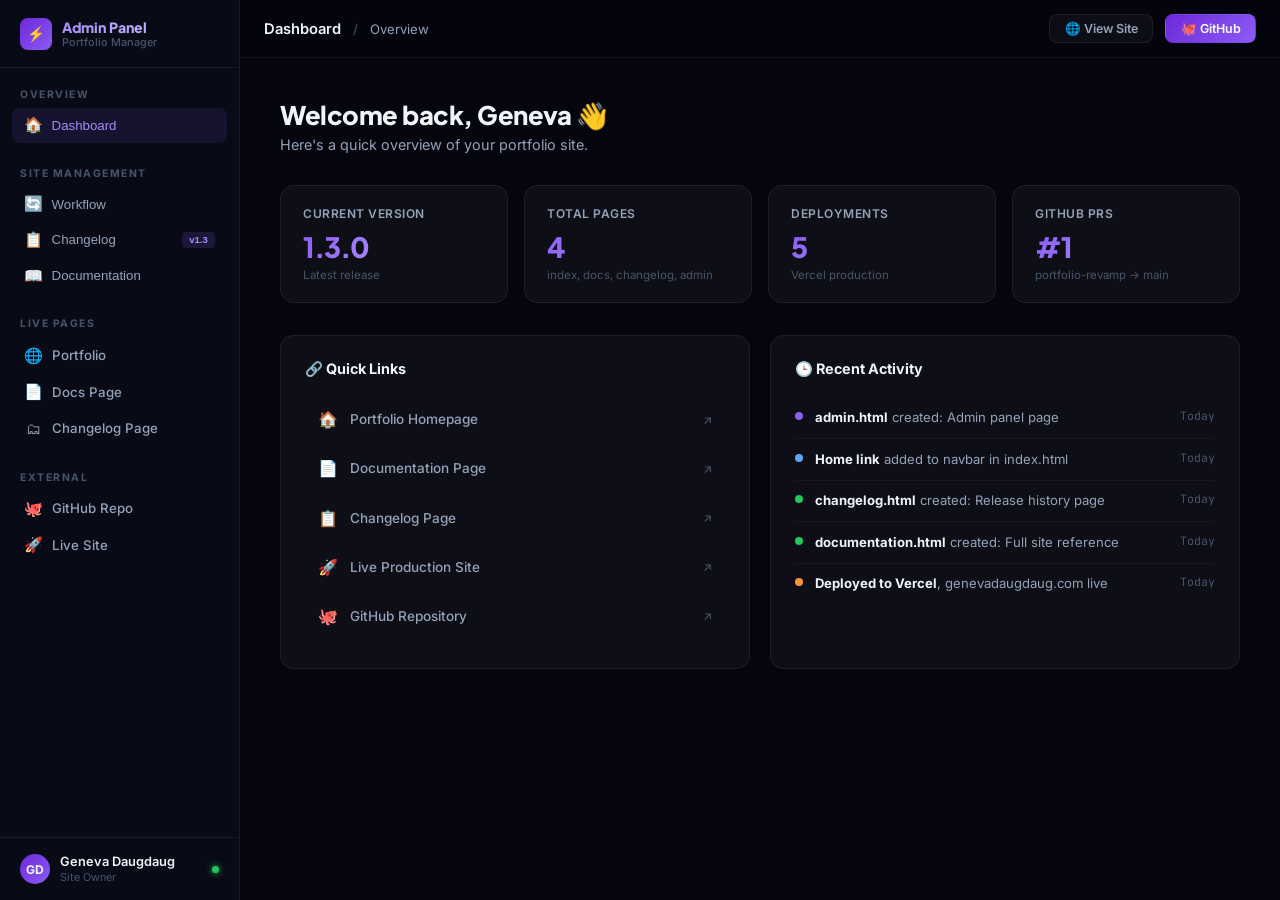
==== admin.html @ 989d2013 "fix: update dashboard Current Version to 1.3.0 and Deployments to 5 Co-Authored-By: Claude Sonnet 4." ====
<!DOCTYPE html>
<html lang="en">
<head>
  <meta charset="UTF-8" />
  <meta name="viewport" content="width=device-width, initial-scale=1.0" />
  <title>Admin Panel - Geneva Daugdaug Portfolio</title>
  <link rel="preconnect" href="https://fonts.googleapis.com" />
  <link rel="preconnect" href="https://fonts.gstatic.com" crossorigin />
  <link href="https://fonts.googleapis.com/css2?family=Inter:wght@300;400;500;600;700&family=Plus+Jakarta+Sans:wght@700;800&family=JetBrains+Mono:wght@400;500&display=swap" rel="stylesheet" />
  <style>
    *, *::before, *::after { box-sizing: border-box; margin: 0; padding: 0; }

    :root {
      --bg:           #04050d;
      --surface:      #080b16;
      --surface-2:    #0d1120;
      --card:         rgba(255,255,255,0.04);
      --card-hover:   rgba(255,255,255,0.06);
      --border:       rgba(255,255,255,0.07);
      --border-hover: rgba(139,92,246,0.3);
      --purple-1:     #6d28d9;
      --purple-2:     #8b5cf6;
      --purple-3:     #a78bfa;
      --purple-4:     #c4b5fd;
      --text:         #f1f5f9;
      --muted:        #94a3b8;
      --dim:          #475569;
      --green:        #22c55e;
      --blue:         #60a5fa;
      --orange:       #fb923c;
      --red:          #f87171;
      --sidebar-w:    240px;
      --topbar-h:     58px;
    }

    html { scroll-behavior: smooth; }
    body {
      font-family: 'Inter', sans-serif;
      background: var(--bg);
      color: var(--text);
      min-height: 100vh;
      display: flex;
      flex-direction: column;
    }

    /* ── TOPBAR ── */
    .topbar {
      position: fixed;
      top: 0; left: 0; right: 0;
      height: var(--topbar-h);
      background: rgba(4,5,13,0.9);
      backdrop-filter: blur(20px);
      border-bottom: 1px solid var(--border);
      display: flex;
      align-items: center;
      justify-content: space-between;
      padding: 0 1.5rem 0 calc(var(--sidebar-w) + 1.5rem);
      z-index: 100;
    }
    .topbar-left { display: flex; align-items: center; gap: 0.75rem; }
    .topbar-page {
      font-size: 0.92rem;
      font-weight: 600;
      color: var(--text);
    }
    .topbar-sep { color: var(--dim); font-size: 0.85rem; }
    .topbar-sub { color: var(--muted); font-size: 0.82rem; }
    .topbar-right { display: flex; align-items: center; gap: 0.75rem; }
    .topbar-btn {
      display: flex; align-items: center; gap: 0.4rem;
      background: var(--card);
      border: 1px solid var(--border);
      color: var(--muted);
      text-decoration: none;
      padding: 0.4rem 0.9rem;
      border-radius: 8px;
      font-size: 0.78rem;
      font-weight: 600;
      cursor: pointer;
      transition: all 0.2s;
    }
    .topbar-btn:hover { color: var(--text); border-color: var(--border-hover); background: var(--card-hover); }
    .topbar-btn.primary {
      background: linear-gradient(135deg, var(--purple-1), var(--purple-2));
      border-color: transparent;
      color: #fff;
    }
    .topbar-btn.primary:hover { opacity: 0.88; }

    /* ── SIDEBAR ── */
    .sidebar {
      position: fixed;
      top: 0; left: 0; bottom: 0;
      width: var(--sidebar-w);
      background: var(--surface);
      border-right: 1px solid var(--border);
      display: flex;
      flex-direction: column;
      z-index: 200;
      overflow-y: auto;
    }

    .sidebar-brand {
      padding: 1.1rem 1.25rem;
      border-bottom: 1px solid var(--border);
      display: flex;
      align-items: center;
      gap: 0.65rem;
    }
    .brand-icon {
      width: 32px; height: 32px;
      background: linear-gradient(135deg, var(--purple-1), var(--purple-2));
      border-radius: 8px;
      display: flex; align-items: center; justify-content: center;
      font-size: 0.9rem;
      flex-shrink: 0;
    }
    .brand-text { line-height: 1.2; }
    .brand-name {
      font-family: 'Plus Jakarta Sans', sans-serif;
      font-size: 0.88rem;
      font-weight: 800;
      background: linear-gradient(135deg, var(--purple-3), var(--purple-4));
      -webkit-background-clip: text;
      -webkit-text-fill-color: transparent;
    }
    .brand-sub { font-size: 0.68rem; color: var(--dim); font-weight: 500; }

    .sidebar-nav { padding: 1.25rem 0.75rem; flex: 1; }
    .nav-section { margin-bottom: 1.5rem; }
    .nav-section-label {
      font-size: 0.65rem;
      font-weight: 700;
      letter-spacing: 1.5px;
      text-transform: uppercase;
      color: var(--dim);
      padding: 0 0.5rem;
      margin-bottom: 0.4rem;
    }
    .nav-item {
      display: flex;
      align-items: center;
      gap: 0.6rem;
      padding: 0.55rem 0.75rem;
      border-radius: 8px;
      color: var(--muted);
      text-decoration: none;
      font-size: 0.83rem;
      font-weight: 500;
      transition: all 0.2s;
      cursor: pointer;
      border: none;
      background: none;
      width: 100%;
      text-align: left;
    }
    .nav-item:hover { color: var(--text); background: rgba(255,255,255,0.05); }
    .nav-item.active { color: var(--purple-3); background: rgba(139,92,246,0.1); }
    .nav-item-icon { font-size: 0.95rem; width: 18px; text-align: center; }
    .nav-badge {
      margin-left: auto;
      font-size: 0.6rem;
      font-weight: 700;
      padding: 0.15rem 0.45rem;
      border-radius: 4px;
      background: rgba(139,92,246,0.15);
      color: var(--purple-3);
    }

    .sidebar-footer {
      padding: 1rem 1.25rem;
      border-top: 1px solid var(--border);
    }
    .sidebar-user {
      display: flex; align-items: center; gap: 0.65rem;
    }
    .user-avatar {
      width: 30px; height: 30px;
      border-radius: 50%;
      background: linear-gradient(135deg, var(--purple-1), var(--purple-2));
      display: flex; align-items: center; justify-content: center;
      font-size: 0.75rem;
      font-weight: 700;
      flex-shrink: 0;
    }
    .user-name { font-size: 0.8rem; font-weight: 600; line-height: 1.2; }
    .user-role { font-size: 0.68rem; color: var(--dim); }
    .status-dot { width: 7px; height: 7px; background: var(--green); border-radius: 50%; box-shadow: 0 0 6px var(--green); margin-left: auto; }

    /* ── MAIN ── */
    .main {
      margin-left: var(--sidebar-w);
      margin-top: var(--topbar-h);
      flex: 1;
      padding: 2.5rem 2.5rem 5rem;
    }

    /* ── PANELS ── */
    .panel { display: none; }
    .panel.active { display: block; }

    /* ── DASHBOARD ── */
    .dash-welcome {
      margin-bottom: 2rem;
    }
    .dash-welcome h1 {
      font-family: 'Plus Jakarta Sans', sans-serif;
      font-size: 1.6rem;
      font-weight: 800;
      letter-spacing: -0.5px;
      margin-bottom: 0.3rem;
    }
    .dash-welcome p { color: var(--muted); font-size: 0.9rem; }

    .stats-grid {
      display: grid;
      grid-template-columns: repeat(4, 1fr);
      gap: 1rem;
      margin-bottom: 2rem;
    }
    .stat-card {
      background: var(--card);
      border: 1px solid var(--border);
      border-radius: 14px;
      padding: 1.25rem 1.4rem;
      transition: all 0.2s;
    }
    .stat-card:hover { border-color: var(--border-hover); background: var(--card-hover); }
    .stat-label { font-size: 0.75rem; font-weight: 600; color: var(--muted); text-transform: uppercase; letter-spacing: 0.5px; margin-bottom: 0.5rem; }
    .stat-value {
      font-family: 'Plus Jakarta Sans', sans-serif;
      font-size: 1.75rem;
      font-weight: 800;
      letter-spacing: -1px;
      background: linear-gradient(135deg, var(--purple-2), var(--purple-4));
      -webkit-background-clip: text;
      -webkit-text-fill-color: transparent;
    }
    .stat-sub { font-size: 0.72rem; color: var(--dim); margin-top: 0.25rem; }

    .dash-grid {
      display: grid;
      grid-template-columns: 1fr 1fr;
      gap: 1.25rem;
    }
    .dash-card {
      background: var(--card);
      border: 1px solid var(--border);
      border-radius: 14px;
      padding: 1.5rem;
    }
    .dash-card-title {
      font-weight: 700;
      font-size: 0.9rem;
      margin-bottom: 1.25rem;
      display: flex;
      align-items: center;
      gap: 0.5rem;
    }
    .quick-link {
      display: flex;
      align-items: center;
      gap: 0.75rem;
      padding: 0.65rem 0.75rem;
      border-radius: 8px;
      text-decoration: none;
      color: var(--muted);
      font-size: 0.85rem;
      font-weight: 500;
      transition: all 0.2s;
      border: 1px solid transparent;
      margin-bottom: 0.4rem;
    }
    .quick-link:hover { background: rgba(139,92,246,0.07); border-color: rgba(139,92,246,0.2); color: var(--text); }
    .quick-link-icon { font-size: 1rem; width: 20px; text-align: center; }
    .quick-link-arrow { margin-left: auto; color: var(--dim); font-size: 0.75rem; }

    .recent-item {
      display: flex;
      align-items: flex-start;
      gap: 0.75rem;
      padding: 0.65rem 0;
      border-bottom: 1px solid rgba(255,255,255,0.04);
      font-size: 0.82rem;
    }
    .recent-item:last-child { border-bottom: none; padding-bottom: 0; }
    .recent-dot { width: 8px; height: 8px; border-radius: 50%; flex-shrink: 0; margin-top: 4px; }
    .dot-purple { background: var(--purple-2); }
    .dot-blue   { background: var(--blue); }
    .dot-green  { background: var(--green); }
    .dot-orange { background: var(--orange); }
    .recent-text { color: var(--muted); flex: 1; line-height: 1.5; }
    .recent-text strong { color: var(--text); }
    .recent-date { color: var(--dim); font-size: 0.72rem; flex-shrink: 0; font-family: 'JetBrains Mono', monospace; }

    /* ── SECTION HEADER ── */
    .section-header {
      display: flex;
      align-items: flex-end;
      justify-content: space-between;
      margin-bottom: 2rem;
      flex-wrap: wrap;
      gap: 1rem;
    }
    .section-eyebrow {
      font-size: 0.68rem;
      font-weight: 700;
      letter-spacing: 2.5px;
      text-transform: uppercase;
      color: var(--purple-3);
      margin-bottom: 0.4rem;
    }
    .section-title {
      font-family: 'Plus Jakarta Sans', sans-serif;
      font-size: 1.6rem;
      font-weight: 800;
      letter-spacing: -0.6px;
      line-height: 1.1;
    }
    .section-desc { color: var(--muted); font-size: 0.875rem; margin-top: 0.35rem; }

    /* ── CHANGELOG PANEL ── */
    .timeline-wrap { max-width: 720px; }
    .tl-block { position: relative; padding-left: 2rem; margin-bottom: 3.5rem; }
    .tl-block::before {
      content: '';
      position: absolute;
      left: 0; top: 10px; bottom: -3.5rem;
      width: 2px;
      background: linear-gradient(to bottom, var(--purple-2), rgba(139,92,246,0.1));
    }
    .tl-block:last-child::before { display: none; }
    .tl-dot {
      position: absolute;
      left: -7px; top: 6px;
      width: 16px; height: 16px;
      border-radius: 50%;
      background: linear-gradient(135deg, var(--purple-1), var(--purple-2));
      border: 2px solid var(--bg);
      box-shadow: 0 0 0 3px rgba(139,92,246,0.2);
    }
    .tl-dot.latest {
      box-shadow: 0 0 0 3px rgba(139,92,246,0.3), 0 0 16px rgba(139,92,246,0.5);
      animation: dot-glow 2.5s ease-in-out infinite;
    }
    @keyframes dot-glow {
      0%, 100% { box-shadow: 0 0 0 3px rgba(139,92,246,0.3), 0 0 16px rgba(139,92,246,0.5); }
      50%       { box-shadow: 0 0 0 5px rgba(139,92,246,0.2), 0 0 24px rgba(139,92,246,0.6); }
    }
    .tl-header {
      display: flex; align-items: center; gap: 0.75rem;
      margin-bottom: 1rem; flex-wrap: wrap;
    }
    .tl-version { font-family: 'JetBrains Mono', monospace; font-size: 0.9rem; font-weight: 500; color: var(--purple-3); }
    .tl-vname { font-weight: 700; font-size: 1rem; }
    .tl-date { font-size: 0.72rem; color: var(--dim); font-family: 'JetBrains Mono', monospace; margin-left: auto; }
    .v-badge {
      font-size: 0.62rem; font-weight: 700; padding: 0.18rem 0.55rem;
      border-radius: 4px; text-transform: uppercase; letter-spacing: 0.5px;
    }
    .v-latest  { background: rgba(139,92,246,0.15); color: var(--purple-3); border: 1px solid rgba(139,92,246,0.3); }
    .v-feature { background: rgba(96,165,250,0.12); color: var(--blue);     border: 1px solid rgba(96,165,250,0.3); }
    .v-init    { background: rgba(251,146,60,0.12); color: var(--orange);   border: 1px solid rgba(251,146,60,0.3); }

    .tl-card {
      background: var(--card);
      border: 1px solid var(--border);
      border-radius: 14px;
      padding: 1.25rem 1.5rem;
      margin-bottom: 0.75rem;
      transition: border-color 0.2s;
    }
    .tl-card:hover { border-color: rgba(139,92,246,0.2); }
    .tl-cat {
      display: flex; align-items: center; gap: 0.4rem;
      font-size: 0.68rem; font-weight: 700; letter-spacing: 1.2px;
      text-transform: uppercase; color: var(--muted); margin-bottom: 0.85rem;
    }
    .change-row {
      display: flex; align-items: flex-start; gap: 0.6rem;
      padding: 0.35rem 0; font-size: 0.83rem;
      border-bottom: 1px solid rgba(255,255,255,0.04);
    }
    .change-row:last-child { border-bottom: none; padding-bottom: 0; }
    .cpill {
      flex-shrink: 0;
      font-size: 0.6rem; font-weight: 700; padding: 0.14rem 0.45rem;
      border-radius: 4px; text-transform: uppercase; letter-spacing: 0.4px; margin-top: 2px;
    }
    .cp-new    { background: rgba(139,92,246,0.15); color: var(--purple-3); }
    .cp-added  { background: rgba(96,165,250,0.12); color: var(--blue); }
    .cp-deploy { background: rgba(251,146,60,0.12); color: var(--orange); }
    .cp-init   { background: rgba(248,113,113,0.1); color: var(--red); }
    .cp-fix    { background: rgba(34,197,94,0.12);  color: #4ade80; }
    .change-row-text { flex: 1; color: var(--muted); line-height: 1.55; }
    .change-row-text strong { color: var(--text); font-weight: 600; }

    /* ── DOCS PANEL ── */
    .docs-layout { display: grid; grid-template-columns: 200px 1fr; gap: 2rem; align-items: start; }
    .docs-toc {
      background: var(--card);
      border: 1px solid var(--border);
      border-radius: 14px;
      padding: 1.25rem;
      position: sticky;
      top: calc(var(--topbar-h) + 2.5rem);
    }
    .docs-toc-title { font-size: 0.7rem; font-weight: 700; letter-spacing: 1.5px; text-transform: uppercase; color: var(--dim); margin-bottom: 0.75rem; }
    .toc-item {
      display: block;
      padding: 0.35rem 0.5rem;
      border-radius: 6px;
      color: var(--muted);
      text-decoration: none;
      font-size: 0.78rem;
      font-weight: 500;
      transition: all 0.15s;
      margin-bottom: 0.1rem;
    }
    .toc-item:hover { color: var(--text); background: rgba(255,255,255,0.05); }
    .toc-item.sub { padding-left: 1rem; font-size: 0.74rem; color: var(--dim); }
    .toc-item.sub:hover { color: var(--muted); }

    .docs-content h2 {
      font-family: 'Plus Jakarta Sans', sans-serif;
      font-size: 1.2rem;
      font-weight: 800;
      letter-spacing: -0.3px;
      margin: 2.5rem 0 1rem;
      padding-top: 2rem;
      border-top: 1px solid var(--border);
      scroll-margin-top: calc(var(--topbar-h) + 1rem);
    }
    .docs-content h2:first-child { margin-top: 0; padding-top: 0; border-top: none; }
    .docs-content h3 {
      font-size: 0.9rem; font-weight: 700; color: var(--purple-3);
      margin: 1.5rem 0 0.6rem;
      scroll-margin-top: calc(var(--topbar-h) + 1rem);
    }
    .docs-content p { color: var(--muted); font-size: 0.875rem; line-height: 1.8; margin-bottom: 1rem; }

    .doc-table {
      width: 100%; border-collapse: collapse; margin: 1.25rem 0; font-size: 0.82rem;
    }
    .doc-table th {
      background: rgba(139,92,246,0.07); border: 1px solid var(--border);
      padding: 0.6rem 1rem; text-align: left; font-weight: 600;
      font-size: 0.72rem; color: var(--purple-3); letter-spacing: 0.3px;
    }
    .doc-table td {
      border: 1px solid var(--border); padding: 0.6rem 1rem;
      color: var(--muted); vertical-align: top;
    }
    .doc-table tr:hover td { background: rgba(255,255,255,0.02); }
    code {
      font-family: 'JetBrains Mono', monospace;
      background: rgba(139,92,246,0.1);
      color: var(--purple-3);
      padding: 0.12rem 0.4rem;
      border-radius: 4px;
      font-size: 0.8em;
    }

    .code-block {
      background: rgba(0,0,0,0.5);
      border: 1px solid var(--border);
      border-radius: 12px;
      padding: 1.1rem 1.4rem;
      margin: 1rem 0;
      overflow-x: auto;
    }
    .code-block pre {
      font-family: 'JetBrains Mono', monospace;
      font-size: 0.8rem;
      line-height: 1.7;
      color: #e2e8f0;
    }
    .code-label { font-size: 0.65rem; font-weight: 700; letter-spacing: 1px; text-transform: uppercase; color: var(--dim); margin-bottom: 0.4rem; }
    .t-p { color: var(--purple-3); }
    .t-b { color: #7dd3fc; }
    .t-g { color: #86efac; }
    .t-o { color: #fdba74; }
    .t-d { color: #64748b; }

    .callout {
      border-radius: 10px; padding: 0.9rem 1.1rem;
      margin: 1.25rem 0; font-size: 0.83rem; line-height: 1.65;
      display: flex; gap: 0.65rem; align-items: flex-start;
    }
    .callout-info    { background: rgba(96,165,250,0.07);  border: 1px solid rgba(96,165,250,0.2);  color: #bfdbfe; }
    .callout-tip     { background: rgba(34,197,94,0.07);   border: 1px solid rgba(34,197,94,0.2);   color: #bbf7d0; }
    .callout-warning { background: rgba(251,146,60,0.07);  border: 1px solid rgba(251,146,60,0.2);  color: #fed7aa; }

    .color-row { display: flex; gap: 0.75rem; flex-wrap: wrap; margin: 1rem 0; }
    .color-swatch { display: flex; flex-direction: column; align-items: center; gap: 0.35rem; }
    .swatch-box { width: 52px; height: 52px; border-radius: 10px; border: 1px solid rgba(255,255,255,0.1); }
    .swatch-label { font-size: 0.62rem; color: var(--muted); font-family: 'JetBrains Mono', monospace; text-align: center; line-height: 1.4; }

    .skill-mini { margin-bottom: 0.85rem; }
    .skill-mini-head { display: flex; justify-content: space-between; margin-bottom: 0.35rem; font-size: 0.8rem; font-weight: 600; }
    .skill-mini-pct { color: var(--purple-3); font-size: 0.75rem; }
    .skill-bar-mini { background: rgba(255,255,255,0.06); border-radius: 50px; height: 6px; }
    .skill-fill-mini { height: 100%; border-radius: 50px; background: linear-gradient(90deg, var(--purple-1), var(--purple-3)); }

    .doc-cards { display: grid; grid-template-columns: repeat(auto-fit, minmax(200px, 1fr)); gap: 0.85rem; margin: 1.25rem 0; }
    .doc-card-mini {
      background: var(--card); border: 1px solid var(--border);
      border-radius: 12px; padding: 1.1rem 1.25rem; transition: border-color 0.2s;
    }
    .doc-card-mini:hover { border-color: rgba(139,92,246,0.25); }
    .doc-card-mini-icon { font-size: 1.25rem; margin-bottom: 0.5rem; }
    .doc-card-mini-title { font-weight: 700; font-size: 0.85rem; margin-bottom: 0.25rem; }
    .doc-card-mini-desc { color: var(--muted); font-size: 0.77rem; line-height: 1.5; margin: 0; }

    /* ── WORKFLOW ── */
    .workflow-intro {
      background: rgba(139,92,246,0.06);
      border: 1px solid rgba(139,92,246,0.2);
      border-radius: 14px;
      padding: 1.4rem 1.75rem;
      margin-bottom: 2.5rem;
      display: flex;
      align-items: flex-start;
      gap: 1rem;
    }
    .workflow-intro-icon { font-size: 1.6rem; flex-shrink: 0; margin-top: 2px; }
    .workflow-intro-title { font-weight: 700; font-size: 0.95rem; margin-bottom: 0.3rem; }
    .workflow-intro-desc { color: var(--muted); font-size: 0.85rem; line-height: 1.7; }

    .wf-steps { display: flex; flex-direction: column; gap: 0; margin-bottom: 3rem; }
    .wf-step {
      display: grid;
      grid-template-columns: 48px 1fr;
      gap: 1.25rem;
      position: relative;
    }
    .wf-step-left { display: flex; flex-direction: column; align-items: center; }
    .wf-num {
      width: 48px; height: 48px;
      border-radius: 50%;
      display: flex; align-items: center; justify-content: center;
      font-weight: 800; font-size: 1rem;
      flex-shrink: 0;
      position: relative;
      z-index: 1;
    }
    .wf-num-1 { background: linear-gradient(135deg, #6d28d9, #8b5cf6); box-shadow: 0 0 20px rgba(139,92,246,0.4); color: #fff; }
    .wf-num-2 { background: linear-gradient(135deg, #1d4ed8, #3b82f6); box-shadow: 0 0 20px rgba(59,130,246,0.35); color: #fff; }
    .wf-num-3 { background: linear-gradient(135deg, #065f46, #10b981); box-shadow: 0 0 20px rgba(16,185,129,0.35); color: #fff; }
    .wf-num-4 { background: linear-gradient(135deg, #92400e, #f59e0b); box-shadow: 0 0 20px rgba(245,158,11,0.35); color: #fff; }
    .wf-num-5 { background: linear-gradient(135deg, #9d174d, #ec4899); box-shadow: 0 0 20px rgba(236,72,153,0.35); color: #fff; }
    .wf-connector {
      width: 2px;
      flex: 1;
      min-height: 32px;
      background: linear-gradient(to bottom, rgba(139,92,246,0.4), rgba(139,92,246,0.1));
      margin: 4px 0;
    }
    .wf-step:last-child .wf-connector { display: none; }

    .wf-body {
      background: var(--card);
      border: 1px solid var(--border);
      border-radius: 14px;
      padding: 1.4rem 1.6rem;
      margin-bottom: 1.25rem;
      transition: border-color 0.2s;
    }
    .wf-body:hover { border-color: rgba(139,92,246,0.25); }
    .wf-step-title {
      font-weight: 700; font-size: 1rem;
      margin-bottom: 0.35rem;
      display: flex; align-items: center; gap: 0.5rem;
    }
    .wf-step-title .wf-emoji { font-size: 1.1rem; }
    .wf-step-desc { color: var(--muted); font-size: 0.875rem; line-height: 1.75; margin-bottom: 1rem; }
    .wf-step-desc:last-child { margin-bottom: 0; }

    .wf-sub-steps { list-style: none; padding: 0; margin-bottom: 1rem; }
    .wf-sub-steps li {
      display: flex; align-items: flex-start; gap: 0.6rem;
      padding: 0.35rem 0;
      font-size: 0.845rem;
      color: var(--muted);
      border-bottom: 1px solid rgba(255,255,255,0.04);
    }
    .wf-sub-steps li:last-child { border-bottom: none; }
    .wf-sub-icon { font-size: 0.85rem; flex-shrink: 0; margin-top: 1px; }

    .wf-badge {
      display: inline-flex; align-items: center; gap: 0.35rem;
      font-size: 0.68rem; font-weight: 700; padding: 0.2rem 0.6rem;
      border-radius: 50px; letter-spacing: 0.3px;
    }
    .wf-badge-purple { background: rgba(139,92,246,0.12); border: 1px solid rgba(139,92,246,0.25); color: var(--purple-3); }
    .wf-badge-blue   { background: rgba(59,130,246,0.12);  border: 1px solid rgba(59,130,246,0.25);  color: #93c5fd; }
    .wf-badge-green  { background: rgba(16,185,129,0.12);  border: 1px solid rgba(16,185,129,0.25);  color: #6ee7b7; }
    .wf-badge-orange { background: rgba(245,158,11,0.12);  border: 1px solid rgba(245,158,11,0.25);  color: #fcd34d; }
    .wf-badge-pink   { background: rgba(236,72,153,0.12);  border: 1px solid rgba(236,72,153,0.25);  color: #f9a8d4; }

    .wf-cmd {
      background: rgba(0,0,0,0.4);
      border: 1px solid var(--border);
      border-radius: 8px;
      padding: 0.65rem 1rem;
      font-family: 'JetBrains Mono', monospace;
      font-size: 0.8rem;
      color: #e2e8f0;
      margin-top: 0.75rem;
      display: flex;
      align-items: center;
      gap: 0.5rem;
    }
    .wf-cmd-prompt { color: var(--purple-3); }
    .wf-cmd span { color: #86efac; }

    .wf-divider-label {
      font-size: 0.7rem; font-weight: 700; letter-spacing: 2px;
      text-transform: uppercase; color: var(--dim);
      margin: 2rem 0 1.5rem;
      display: flex; align-items: center; gap: 0.75rem;
    }
    .wf-divider-label::before, .wf-divider-label::after {
      content: ''; flex: 1; height: 1px; background: var(--border);
    }

    .wf-rules {
      display: grid; grid-template-columns: repeat(auto-fit, minmax(220px, 1fr));
      gap: 1rem; margin-top: 0.5rem;
    }
    .wf-rule {
      background: var(--card); border: 1px solid var(--border);
      border-radius: 12px; padding: 1.2rem 1.3rem;
      transition: border-color 0.2s;
    }
    .wf-rule:hover { border-color: rgba(139,92,246,0.25); }
    .wf-rule-icon { font-size: 1.3rem; margin-bottom: 0.5rem; }
    .wf-rule-title { font-weight: 700; font-size: 0.85rem; margin-bottom: 0.3rem; }
    .wf-rule-desc { color: var(--muted); font-size: 0.78rem; line-height: 1.55; }

    /* ── RESPONSIVE ── */
    @media (max-width: 900px) {
      .stats-grid { grid-template-columns: repeat(2, 1fr); }
      .dash-grid { grid-template-columns: 1fr; }
      .docs-layout { grid-template-columns: 1fr; }
      .docs-toc { display: none; }
    }
    @media (max-width: 640px) {
      .sidebar { transform: translateX(-100%); }
      .main { margin-left: 0; padding: 1.5rem 1.25rem 4rem; }
      .topbar { padding-left: 1.5rem; }
      .stats-grid { grid-template-columns: 1fr 1fr; }
    }
  </style>
</head>
<body>

  <!-- ── SIDEBAR ── -->
  <aside class="sidebar">
    <div class="sidebar-brand">
      <div class="brand-icon">⚡</div>
      <div class="brand-text">
        <div class="brand-name">Admin Panel</div>
        <div class="brand-sub">Portfolio Manager</div>
      </div>
    </div>

    <nav class="sidebar-nav">
      <div class="nav-section">
        <div class="nav-section-label">Overview</div>
        <button class="nav-item active" onclick="showPanel('dashboard', this)">
          <span class="nav-item-icon">🏠</span> Dashboard
        </button>
      </div>

      <div class="nav-section">
        <div class="nav-section-label">Site Management</div>
        <button class="nav-item" onclick="showPanel('workflow', this)">
          <span class="nav-item-icon">🔄</span> Workflow
        </button>
        <button class="nav-item" onclick="showPanel('changelog', this)">
          <span class="nav-item-icon">📋</span> Changelog
          <span class="nav-badge">v1.3</span>
        </button>
        <button class="nav-item" onclick="showPanel('docs', this)">
          <span class="nav-item-icon">📖</span> Documentation
        </button>
      </div>

      <div class="nav-section">
        <div class="nav-section-label">Live Pages</div>
        <a class="nav-item" href="index.html" target="_blank">
          <span class="nav-item-icon">🌐</span> Portfolio
        </a>
        <a class="nav-item" href="documentation.html" target="_blank">
          <span class="nav-item-icon">📄</span> Docs Page
        </a>
        <a class="nav-item" href="changelog.html" target="_blank">
          <span class="nav-item-icon">🗂</span> Changelog Page
        </a>
      </div>

      <div class="nav-section">
        <div class="nav-section-label">External</div>
        <a class="nav-item" href="https://github.com/ghub-geneva/personal_website" target="_blank">
          <span class="nav-item-icon">🐙</span> GitHub Repo
        </a>
        <a class="nav-item" href="https://www.genevadaugdaug.com" target="_blank">
          <span class="nav-item-icon">🚀</span> Live Site
        </a>
      </div>
    </nav>

    <div class="sidebar-footer">
      <div class="sidebar-user">
        <div class="user-avatar">GD</div>
        <div>
          <div class="user-name">Geneva Daugdaug</div>
          <div class="user-role">Site Owner</div>
        </div>
        <div class="status-dot"></div>
      </div>
    </div>
  </aside>

  <!-- ── TOPBAR ── -->
  <div class="topbar">
    <div class="topbar-left">
      <span class="topbar-page" id="topbar-title">Dashboard</span>
      <span class="topbar-sep">/</span>
      <span class="topbar-sub" id="topbar-sub">Overview</span>
    </div>
    <div class="topbar-right">
      <a href="index.html" target="_blank" class="topbar-btn">🌐 View Site</a>
      <a href="https://github.com/ghub-geneva/personal_website" target="_blank" class="topbar-btn primary">🐙 GitHub</a>
    </div>
  </div>

  <!-- ── MAIN ── -->
  <main class="main">

    <!-- ════ DASHBOARD ════ -->
    <div class="panel active" id="panel-dashboard">
      <div class="dash-welcome">
        <h1>Welcome back, Geneva 👋</h1>
        <p>Here's a quick overview of your portfolio site.</p>
      </div>

      <div class="stats-grid">
        <div class="stat-card">
          <div class="stat-label">Current Version</div>
          <div class="stat-value">1.3.0</div>
          <div class="stat-sub">Latest release</div>
        </div>
        <div class="stat-card">
          <div class="stat-label">Total Pages</div>
          <div class="stat-value">4</div>
          <div class="stat-sub">index, docs, changelog, admin</div>
        </div>
        <div class="stat-card">
          <div class="stat-label">Deployments</div>
          <div class="stat-value">5</div>
          <div class="stat-sub">Vercel production</div>
        </div>
        <div class="stat-card">
          <div class="stat-label">GitHub PRs</div>
          <div class="stat-value">#1</div>
          <div class="stat-sub">portfolio-revamp → main</div>
        </div>
      </div>

      <div class="dash-grid">
        <div class="dash-card">
          <div class="dash-card-title">🔗 Quick Links</div>
          <a href="index.html" target="_blank" class="quick-link">
            <span class="quick-link-icon">🏠</span> Portfolio Homepage
            <span class="quick-link-arrow">↗</span>
          </a>
          <a href="documentation.html" target="_blank" class="quick-link">
            <span class="quick-link-icon">📄</span> Documentation Page
            <span class="quick-link-arrow">↗</span>
          </a>
          <a href="changelog.html" target="_blank" class="quick-link">
            <span class="quick-link-icon">📋</span> Changelog Page
            <span class="quick-link-arrow">↗</span>
          </a>
          <a href="https://www.genevadaugdaug.com" target="_blank" class="quick-link">
            <span class="quick-link-icon">🚀</span> Live Production Site
            <span class="quick-link-arrow">↗</span>
          </a>
          <a href="https://github.com/ghub-geneva/personal_website" target="_blank" class="quick-link">
            <span class="quick-link-icon">🐙</span> GitHub Repository
            <span class="quick-link-arrow">↗</span>
          </a>
        </div>

        <div class="dash-card">
          <div class="dash-card-title">🕒 Recent Activity</div>
          <div class="recent-item">
            <div class="recent-dot dot-purple"></div>
            <div class="recent-text"><strong>admin.html</strong> created: Admin panel page</div>
            <div class="recent-date">Today</div>
          </div>
          <div class="recent-item">
            <div class="recent-dot dot-blue"></div>
            <div class="recent-text"><strong>Home link</strong> added to navbar in index.html</div>
            <div class="recent-date">Today</div>
          </div>
          <div class="recent-item">
            <div class="recent-dot dot-green"></div>
            <div class="recent-text"><strong>changelog.html</strong> created: Release history page</div>
            <div class="recent-date">Today</div>
          </div>
          <div class="recent-item">
            <div class="recent-dot dot-green"></div>
            <div class="recent-text"><strong>documentation.html</strong> created: Full site reference</div>
            <div class="recent-date">Today</div>
          </div>
          <div class="recent-item">
            <div class="recent-dot dot-orange"></div>
            <div class="recent-text"><strong>Deployed to Vercel</strong>, genevadaugdaug.com live</div>
            <div class="recent-date">Today</div>
          </div>
        </div>
      </div>
    </div>

    <!-- ════ WORKFLOW ════ -->
    <div class="panel" id="panel-workflow">
      <div class="section-header">
        <div>
          <div class="section-eyebrow">How We Work</div>
          <h1 class="section-title">Development Workflow</h1>
          <p class="section-desc">The agreed process for making changes, previewing, and deploying the portfolio site.</p>
        </div>
      </div>

      <!-- Golden rule banner -->
      <div class="workflow-intro">
        <div class="workflow-intro-icon">📌</div>
        <div>
          <div class="workflow-intro-title">Golden Rule</div>
          <div class="workflow-intro-desc">
            Always preview changes on <strong>localhost</strong> first before pushing to GitHub or deploying to Vercel.
            Never deploy without explicit approval. Just ask: "Would you like to push to GitHub and deploy to Vercel?"
          </div>
        </div>
      </div>

      <!-- Steps -->
      <div class="wf-steps">

        <!-- Step 1 -->
        <div class="wf-step">
          <div class="wf-step-left">
            <div class="wf-num wf-num-1">1</div>
            <div class="wf-connector"></div>
          </div>
          <div class="wf-body">
            <div class="wf-step-title"><span class="wf-emoji">✏️</span> Request a Change <span class="wf-badge wf-badge-purple">Start Here</span></div>
            <p class="wf-step-desc">Tell Claude what you'd like to change, add, or create on the site. This could be a new section, a design tweak, a new page, or any update.</p>
            <ul class="wf-sub-steps">
              <li><span class="wf-sub-icon">💬</span> Describe the change in plain language, no technical knowledge needed</li>
              <li><span class="wf-sub-icon">🖼️</span> Share a reference or example if you have one</li>
              <li><span class="wf-sub-icon">📄</span> Specify which file or page to update (if known)</li>
            </ul>
          </div>
        </div>

        <!-- Step 2 -->
        <div class="wf-step">
          <div class="wf-step-left">
            <div class="wf-num wf-num-2">2</div>
            <div class="wf-connector"></div>
          </div>
          <div class="wf-body">
            <div class="wf-step-title"><span class="wf-emoji">⚙️</span> Claude Makes the Change <span class="wf-badge wf-badge-blue">Automated</span></div>
            <p class="wf-step-desc">Claude edits or creates the file(s), then confirms localhost is running so you can preview immediately.</p>
            <ul class="wf-sub-steps">
              <li><span class="wf-sub-icon">🛠️</span> File is updated in the project folder</li>
              <li><span class="wf-sub-icon">🔁</span> Local server is verified to be running on port 3000</li>
              <li><span class="wf-sub-icon">🔗</span> Localhost preview link is shared</li>
            </ul>
            <div class="wf-cmd"><span class="wf-cmd-prompt">$</span> <span>localhost:3000</span> &nbsp; server already running</div>
          </div>
        </div>

        <!-- Step 3 -->
        <div class="wf-step">
          <div class="wf-step-left">
            <div class="wf-num wf-num-3">3</div>
            <div class="wf-connector"></div>
          </div>
          <div class="wf-body">
            <div class="wf-step-title"><span class="wf-emoji">🔍</span> Preview on Localhost <span class="wf-badge wf-badge-green">Your Turn</span></div>
            <p class="wf-step-desc">Open the provided link and review the changes in your browser. Check all pages affected and test on different screen sizes if needed.</p>
            <ul class="wf-sub-steps">
              <li><span class="wf-sub-icon">🌐</span> Open <code style="font-family:monospace;font-size:0.78em;background:rgba(139,92,246,0.1);padding:0.1rem 0.4rem;border-radius:4px;color:var(--purple-3)">http://localhost:3000</code> in your browser</li>
              <li><span class="wf-sub-icon">📱</span> Resize the window to test mobile responsiveness</li>
              <li><span class="wf-sub-icon">✅</span> Approve, or request further adjustments</li>
            </ul>
          </div>
        </div>

        <!-- Step 4 -->
        <div class="wf-step">
          <div class="wf-step-left">
            <div class="wf-num wf-num-4">4</div>
            <div class="wf-connector"></div>
          </div>
          <div class="wf-body">
            <div class="wf-step-title"><span class="wf-emoji">🐙</span> Push to GitHub <span class="wf-badge wf-badge-orange">On Approval</span></div>
            <p class="wf-step-desc">Once you're happy with the preview, Claude will commit the changes and push to the <code style="font-family:monospace;font-size:0.78em;background:rgba(139,92,246,0.1);padding:0.1rem 0.4rem;border-radius:4px;color:var(--purple-3)">portfolio-revamp</code> branch on GitHub.</p>
            <ul class="wf-sub-steps">
              <li><span class="wf-sub-icon">📁</span> Changed files are staged and committed with a descriptive message</li>
              <li><span class="wf-sub-icon">⬆️</span> Pushed to <strong>ghub-geneva/personal_website</strong> → branch <code style="font-family:monospace;font-size:0.78em;background:rgba(139,92,246,0.1);padding:0.1rem 0.4rem;border-radius:4px;color:var(--purple-3)">portfolio-revamp</code></li>
              <li><span class="wf-sub-icon">🔀</span> PR #1 is updated automatically with the new commit</li>
            </ul>
            <div class="wf-cmd"><span class="wf-cmd-prompt">$</span> git add . && git commit -m <span>"your change"</span> && git push origin portfolio-revamp</div>
          </div>
        </div>

        <!-- Step 5 -->
        <div class="wf-step">
          <div class="wf-step-left">
            <div class="wf-num wf-num-5">5</div>
            <div class="wf-connector"></div>
          </div>
          <div class="wf-body">
            <div class="wf-step-title"><span class="wf-emoji">🚀</span> Deploy to Vercel <span class="wf-badge wf-badge-pink">Goes Live</span></div>
            <p class="wf-step-desc">After GitHub is updated, Claude runs the Vercel production deploy. Your site goes live at <strong>genevadaugdaug.com</strong> within seconds.</p>
            <ul class="wf-sub-steps">
              <li><span class="wf-sub-icon">⚡</span> Vercel CLI deploys directly to production</li>
              <li><span class="wf-sub-icon">🌍</span> Live at <strong>https://www.genevadaugdaug.com</strong></li>
              <li><span class="wf-sub-icon">🔗</span> Deploy URL is shared for confirmation</li>
            </ul>
            <div class="wf-cmd"><span class="wf-cmd-prompt">$</span> vercel <span>--prod --yes</span></div>
          </div>
        </div>

      </div>

      <!-- Rules section -->
      <div class="wf-divider-label">Workflow Rules</div>
      <div class="wf-rules">
        <div class="wf-rule">
          <div class="wf-rule-icon">🚫</div>
          <div class="wf-rule-title">Never Auto-Deploy</div>
          <div class="wf-rule-desc">Claude will never push to GitHub or deploy to Vercel without your explicit "yes". Always ask first.</div>
        </div>
        <div class="wf-rule">
          <div class="wf-rule-icon">👁️</div>
          <div class="wf-rule-title">Preview First Always</div>
          <div class="wf-rule-desc">Every change, big or small, gets a localhost preview link before it goes anywhere near production.</div>
        </div>
        <div class="wf-rule">
          <div class="wf-rule-icon">🔗</div>
          <div class="wf-rule-title">New Page = New Link</div>
          <div class="wf-rule-desc">When a new page is created, the direct localhost link for that specific page is always provided.</div>
        </div>
        <div class="wf-rule">
          <div class="wf-rule-icon">📦</div>
          <div class="wf-rule-title">GitHub Then Vercel</div>
          <div class="wf-rule-desc">The order is always: commit → push to GitHub → deploy to Vercel. Never skip or reverse the steps.</div>
        </div>
        <div class="wf-rule">
          <div class="wf-rule-icon">🔄</div>
          <div class="wf-rule-title">Iterate Freely</div>
          <div class="wf-rule-desc">Request as many adjustments as needed during the localhost preview stage. No limits before approving.</div>
        </div>
        <div class="wf-rule">
          <div class="wf-rule-icon">💾</div>
          <div class="wf-rule-title">One Commit Per Change</div>
          <div class="wf-rule-desc">Each approved change gets its own descriptive commit so the GitHub history stays clean and readable.</div>
        </div>
      </div>
    </div>

    <!-- ════ CHANGELOG ════ -->
    <div class="panel" id="panel-changelog">
      <div class="section-header">
        <div>
          <div class="section-eyebrow">Release History</div>
          <h1 class="section-title">Changelog</h1>
          <p class="section-desc">All versions, updates, and deployments for the portfolio site.</p>
        </div>
      </div>

      <div class="timeline-wrap">

        <!-- v1.3.0 -->
        <div class="tl-block">
          <div class="tl-dot latest"></div>
          <div class="tl-header">
            <span class="tl-version">v1.3.0</span>
            <span class="tl-vname">Layout Refinements</span>
            <span class="v-badge v-latest">Latest</span>
            <span class="tl-date">May 13, 2026</span>
          </div>

          <div class="tl-card">
            <div class="tl-cat">🎨 Design & Layout</div>
            <div class="change-row">
              <span class="cpill cp-fix">Fix</span>
              <span class="change-row-text"><strong>Experience section</strong>: switched to 20-40-40 grid so stats cards are fully visible</span>
            </div>
            <div class="change-row">
              <span class="cpill cp-fix">Fix</span>
              <span class="change-row-text"><strong>Skills &amp; Tools section</strong>: reformatted to left-header + right-panel layout</span>
            </div>
            <div class="change-row">
              <span class="cpill cp-fix">Fix</span>
              <span class="change-row-text"><strong>Footer</strong>: updated copyright year from 2025 to 2026</span>
            </div>
          </div>

          <div class="tl-card">
            <div class="tl-cat">🚀 Deployment</div>
            <div class="change-row">
              <span class="cpill cp-deploy">Deploy</span>
              <span class="change-row-text">Pushed to <strong>GitHub</strong>: branch <code>portfolio-revamp</code></span>
            </div>
            <div class="change-row">
              <span class="cpill cp-deploy">Deploy</span>
              <span class="change-row-text">Promoted to <strong>Vercel production</strong>, live at genevadaugdaug.com</span>
            </div>
          </div>
        </div>

        <!-- v1.2.0 -->
        <div class="tl-block">
          <div class="tl-dot"></div>
          <div class="tl-header">
            <span class="tl-version">v1.2.0</span>
            <span class="tl-vname">Navigation & Docs Update</span>
            <span class="v-badge v-feature">Feature</span>
            <span class="tl-date">May 12, 2025</span>
          </div>

          <div class="tl-card">
            <div class="tl-cat">🧭 Navigation</div>
            <div class="change-row">
              <span class="cpill cp-added">Added</span>
              <span class="change-row-text"><strong>Home link</strong> added to navbar: scrolls to hero section</span>
            </div>
          </div>

          <div class="tl-card">
            <div class="tl-cat">📄 New Pages</div>
            <div class="change-row">
              <span class="cpill cp-new">New</span>
              <span class="change-row-text"><strong>documentation.html</strong>: full site reference covering sections, design system, colors, typography, animations, deployment, and customization</span>
            </div>
            <div class="change-row">
              <span class="cpill cp-new">New</span>
              <span class="change-row-text"><strong>changelog.html</strong>: standalone release history page with glowing timeline</span>
            </div>
            <div class="change-row">
              <span class="cpill cp-new">New</span>
              <span class="change-row-text"><strong>admin.html</strong>: this admin panel with dashboard, changelog, and documentation tabs</span>
            </div>
          </div>

          <div class="tl-card">
            <div class="tl-cat">🚀 Deployment</div>
            <div class="change-row">
              <span class="cpill cp-deploy">Deploy</span>
              <span class="change-row-text">Pushed to <strong>GitHub</strong>: branch <code>portfolio-revamp</code></span>
            </div>
            <div class="change-row">
              <span class="cpill cp-deploy">Deploy</span>
              <span class="change-row-text">Promoted to <strong>Vercel production</strong>, live at genevadaugdaug.com</span>
            </div>
          </div>
        </div>

        <!-- v1.1.0 -->
        <div class="tl-block">
          <div class="tl-dot"></div>
          <div class="tl-header">
            <span class="tl-version">v1.1.0</span>
            <span class="tl-vname">Initial Deployment</span>
            <span class="v-badge v-feature">Feature</span>
            <span class="tl-date">May 12, 2025</span>
          </div>

          <div class="tl-card">
            <div class="tl-cat">☁️ Infrastructure</div>
            <div class="change-row">
              <span class="cpill cp-deploy">Deploy</span>
              <span class="change-row-text">Configured and deployed to <strong>Vercel</strong>, production URL aliased to genevadaugdaug.com</span>
            </div>
            <div class="change-row">
              <span class="cpill cp-added">Added</span>
              <span class="change-row-text">GitHub repository created at <strong>ghub-geneva/personal_website</strong> with main + portfolio-revamp branches</span>
            </div>
            <div class="change-row">
              <span class="cpill cp-added">Added</span>
              <span class="change-row-text"><strong>.gitignore</strong> auto-generated by Vercel CLI during first deployment</span>
            </div>
            <div class="change-row">
              <span class="cpill cp-added">Added</span>
              <span class="change-row-text">Pull Request <strong>#1</strong> opened: "Add modern dark-themed portfolio site"</span>
            </div>
          </div>
        </div>

        <!-- v1.0.0 -->
        <div class="tl-block">
          <div class="tl-dot"></div>
          <div class="tl-header">
            <span class="tl-version">v1.0.0</span>
            <span class="tl-vname">Complete Site Revamp</span>
            <span class="v-badge v-init">Initial</span>
            <span class="tl-date">May 12, 2025</span>
          </div>

          <div class="tl-card">
            <div class="tl-cat">🎨 Design & UI</div>
            <div class="change-row">
              <span class="cpill cp-new">New</span>
              <span class="change-row-text">Full site rebuilt: <strong>dark luxury theme</strong> with black + navy background, purple neon gradients, glassmorphism</span>
            </div>
            <div class="change-row">
              <span class="cpill cp-new">New</span>
              <span class="change-row-text"><strong>Hero section</strong>: two-column layout, glowing portrait, spinning ring, particles, mouse parallax</span>
            </div>
            <div class="change-row">
              <span class="cpill cp-new">New</span>
              <span class="change-row-text"><strong>Services section</strong>: 6 glassmorphism cards with hover animations</span>
            </div>
            <div class="change-row">
              <span class="cpill cp-new">New</span>
              <span class="change-row-text"><strong>Experience section</strong>: glowing vertical timeline + 4 stats cards</span>
            </div>
            <div class="change-row">
              <span class="cpill cp-new">New</span>
              <span class="change-row-text"><strong>Skills section</strong>: animated progress bars triggered on scroll</span>
            </div>
            <div class="change-row">
              <span class="cpill cp-new">New</span>
              <span class="change-row-text"><strong>Footer</strong>: branding + LinkedIn, YouTube, Upwork links</span>
            </div>
          </div>

          <div class="tl-card">
            <div class="tl-cat">⚙️ Technical</div>
            <div class="change-row">
              <span class="cpill cp-init">Init</span>
              <span class="change-row-text">Single-file architecture: all HTML, CSS, JS inline in <strong>index.html</strong>, no build step required</span>
            </div>
            <div class="change-row">
              <span class="cpill cp-added">Added</span>
              <span class="change-row-text"><strong>IntersectionObserver</strong> scroll animations with stagger delays</span>
            </div>
            <div class="change-row">
              <span class="cpill cp-added">Added</span>
              <span class="change-row-text">Fully <strong>responsive layout</strong>: 6-column desktop down to single-column mobile</span>
            </div>
          </div>
        </div>

      </div>
    </div>

    <!-- ════ DOCUMENTATION ════ -->
    <div class="panel" id="panel-docs">
      <div class="section-header">
        <div>
          <div class="section-eyebrow">Reference</div>
          <h1 class="section-title">Documentation</h1>
          <p class="section-desc">Technical reference for the Geneva Daugdaug portfolio website.</p>
        </div>
      </div>

      <div class="docs-layout">

        <!-- TOC -->
        <div class="docs-toc">
          <div class="docs-toc-title">On This Page</div>
          <a href="#doc-overview"    class="toc-item">Overview</a>
          <a href="#doc-stack"       class="toc-item">Tech Stack</a>
          <a href="#doc-structure"   class="toc-item">File Structure</a>
          <a href="#doc-hero"        class="toc-item">Hero</a>
          <a href="#doc-services"    class="toc-item">Services</a>
          <a href="#doc-experience"  class="toc-item">Experience</a>
          <a href="#doc-skills"      class="toc-item">Skills</a>
          <a href="#doc-colors"      class="toc-item">Colors</a>
          <a href="#doc-typography"  class="toc-item">Typography</a>
          <a href="#doc-animations"  class="toc-item">Animations</a>
          <a href="#doc-deploy"      class="toc-item">Deployment</a>
          <a href="#doc-customize"   class="toc-item">Customization</a>
        </div>

        <!-- Content -->
        <div class="docs-content">

          <h2 id="doc-overview">Overview</h2>
          <p>A modern, dark-themed single-page portfolio for Geneva Daugdaug, Graphic Designer & Virtual Assistant. Built with pure HTML, CSS, and JavaScript.</p>
          <div class="doc-cards">
            <div class="doc-card-mini"><div class="doc-card-mini-icon">⚡</div><div class="doc-card-mini-title">No Build Step</div><p class="doc-card-mini-desc">Open in any browser directly.</p></div>
            <div class="doc-card-mini"><div class="doc-card-mini-icon">📱</div><div class="doc-card-mini-title">Fully Responsive</div><p class="doc-card-mini-desc">Adapts down to 320px mobile.</p></div>
            <div class="doc-card-mini"><div class="doc-card-mini-icon">🎨</div><div class="doc-card-mini-title">Dark Luxury Theme</div><p class="doc-card-mini-desc">Purple neon + glassmorphism.</p></div>
            <div class="doc-card-mini"><div class="doc-card-mini-icon">🚀</div><div class="doc-card-mini-title">Vercel Deployed</div><p class="doc-card-mini-desc">Live at genevadaugdaug.com</p></div>
          </div>

          <h2 id="doc-stack">Tech Stack</h2>
          <table class="doc-table">
            <thead><tr><th>Technology</th><th>Purpose</th></tr></thead>
            <tbody>
              <tr><td>HTML5</td><td>Page structure</td></tr>
              <tr><td>CSS3</td><td>Styling, animations, glassmorphism</td></tr>
              <tr><td>JavaScript ES6+</td><td>Scroll animations, parallax, skill bars</td></tr>
              <tr><td>Plus Jakarta Sans</td><td>Headings (Google Fonts)</td></tr>
              <tr><td>Inter</td><td>Body text (Google Fonts)</td></tr>
              <tr><td>IntersectionObserver</td><td>Scroll-triggered reveals</td></tr>
              <tr><td>CSS backdrop-filter</td><td>Glassmorphism blur</td></tr>
              <tr><td>Vercel</td><td>Hosting & deployment</td></tr>
            </tbody>
          </table>

          <h2 id="doc-structure">File Structure</h2>
          <div class="code-block">
            <div class="code-label">Directory</div>
            <pre>personal-website/
├── <span class="t-b">index.html</span>          <span class="t-d"># Main portfolio</span>
├── <span class="t-b">documentation.html</span>  <span class="t-d"># Docs page</span>
├── <span class="t-b">changelog.html</span>      <span class="t-d"># Release history</span>
├── <span class="t-b">admin.html</span>          <span class="t-d"># This admin panel</span>
└── <span class="t-g">.gitignore</span>          <span class="t-d"># Vercel generated</span></pre>
          </div>

          <h2 id="doc-hero">Hero Section</h2>
          <table class="doc-table">
            <thead><tr><th>Element</th><th>Description</th></tr></thead>
            <tbody>
              <tr><td>Badge</td><td>Green pulsing dot + "Available for Freelance Work"</td></tr>
              <tr><td>Headline</td><td>"Hi, I'm Geneva Designer & VA" with name in purple gradient</td></tr>
              <tr><td>CTA Buttons</td><td>View My Services (fill) + Work With Me (outline)</td></tr>
              <tr><td>Social Pills</td><td>LinkedIn, YouTube, Upwork</td></tr>
              <tr><td>Portrait</td><td>Circular image with spinning gradient ring + glow</td></tr>
              <tr><td>Particles</td><td>8 animated dots floating around the portrait</td></tr>
              <tr><td>Parallax</td><td>3 orbs shift on mouse move at 0.6x and 0.4x speed</td></tr>
            </tbody>
          </table>

          <h2 id="doc-services">Services Section</h2>
          <table class="doc-table">
            <thead><tr><th>Card</th><th>Tags</th></tr></thead>
            <tbody>
              <tr><td>🎨 Graphics Design</td><td>Photoshop, Illustrator, Canva</td></tr>
              <tr><td>🌐 Website Development</td><td>WordPress, Elementor, Shopify, Wix</td></tr>
              <tr><td>📡 Domains & DNS</td><td>A Records, CNAME, MX / TXT</td></tr>
              <tr><td>📣 Marketing & Tools</td><td>Kajabi, Mailchimp, Zapier, Zoho</td></tr>
              <tr><td>📋 Project Management</td><td>ClickUp, Asana, Podio</td></tr>
              <tr><td>🖥️ Productivity & Support</td><td>M365, Freshdesk, Zendesk</td></tr>
            </tbody>
          </table>

          <h2 id="doc-experience">Experience Section</h2>
          <p>Two-column layout: vertical glowing timeline on the left, 2×2 stats grid on the right.</p>
          <table class="doc-table">
            <thead><tr><th>Role</th><th>Organization</th></tr></thead>
            <tbody>
              <tr><td>Graphics Designer / Virtual Assistant</td><td>Worldwide Holdings, US</td></tr>
              <tr><td>IT Administrator</td><td>Municipality of Cordova</td></tr>
              <tr><td>Web Developer</td><td>Cebu Web Designs</td></tr>
              <tr><td>Technical Virtual Assistant</td><td>Jezweb Pty Ltd, Australia</td></tr>
              <tr><td>Microsoft 365 IT Admin Support</td><td>Microsoft, US</td></tr>
            </tbody>
          </table>

          <h2 id="doc-skills">Skills Section</h2>
          <div style="background:var(--card);border:1px solid var(--border);border-radius:12px;padding:1.25rem 1.5rem;margin:1rem 0;">
            <div class="skill-mini"><div class="skill-mini-head"><span>Canva</span><span class="skill-mini-pct">98%</span></div><div class="skill-bar-mini"><div class="skill-fill-mini" style="width:98%"></div></div></div>
            <div class="skill-mini"><div class="skill-mini-head"><span>WordPress + Elementor</span><span class="skill-mini-pct">95%</span></div><div class="skill-bar-mini"><div class="skill-fill-mini" style="width:95%"></div></div></div>
            <div class="skill-mini"><div class="skill-mini-head"><span>Adobe Photoshop</span><span class="skill-mini-pct">92%</span></div><div class="skill-bar-mini"><div class="skill-fill-mini" style="width:92%"></div></div></div>
            <div class="skill-mini"><div class="skill-mini-head"><span>Virtual Assistance</span><span class="skill-mini-pct">90%</span></div><div class="skill-bar-mini"><div class="skill-fill-mini" style="width:90%"></div></div></div>
            <div class="skill-mini"><div class="skill-mini-head"><span>DNS & Domain Management</span><span class="skill-mini-pct">88%</span></div><div class="skill-bar-mini"><div class="skill-fill-mini" style="width:88%"></div></div></div>
            <div class="skill-mini" style="margin-bottom:0"><div class="skill-mini-head"><span>Project Management Tools</span><span class="skill-mini-pct">85%</span></div><div class="skill-bar-mini"><div class="skill-fill-mini" style="width:85%"></div></div></div>
          </div>

          <h2 id="doc-colors">Color System</h2>
          <h3>Background</h3>
          <div class="color-row">
            <div class="color-swatch"><div class="swatch-box" style="background:#04050d"></div><div class="swatch-label">--bg-deep<br/>#04050d</div></div>
            <div class="color-swatch"><div class="swatch-box" style="background:#070b18"></div><div class="swatch-label">--bg-navy<br/>#070b18</div></div>
          </div>
          <h3>Purple Accents</h3>
          <div class="color-row">
            <div class="color-swatch"><div class="swatch-box" style="background:#6d28d9"></div><div class="swatch-label">--purple-1<br/>#6d28d9</div></div>
            <div class="color-swatch"><div class="swatch-box" style="background:#8b5cf6"></div><div class="swatch-label">--purple-2<br/>#8b5cf6</div></div>
            <div class="color-swatch"><div class="swatch-box" style="background:#a78bfa"></div><div class="swatch-label">--purple-3<br/>#a78bfa</div></div>
            <div class="color-swatch"><div class="swatch-box" style="background:#c4b5fd"></div><div class="swatch-label">--purple-4<br/>#c4b5fd</div></div>
          </div>

          <h2 id="doc-typography">Typography</h2>
          <table class="doc-table">
            <thead><tr><th>Font</th><th>Weights</th><th>Used For</th></tr></thead>
            <tbody>
              <tr><td>Plus Jakarta Sans</td><td>700, 800, 900</td><td>All headings, logo, stat numbers</td></tr>
              <tr><td>Inter</td><td>300–800</td><td>Body text, nav, descriptions, tags</td></tr>
            </tbody>
          </table>

          <h2 id="doc-animations">Animations</h2>
          <table class="doc-table">
            <thead><tr><th>Animation</th><th>Trigger</th><th>Duration</th></tr></thead>
            <tbody>
              <tr><td>Scroll reveal</td><td>IntersectionObserver 12%</td><td>0.7s ease</td></tr>
              <tr><td>Skill bars</td><td>IntersectionObserver 30%</td><td>1.4s cubic-bezier + 120ms stagger</td></tr>
              <tr><td>Portrait ring spin</td><td>Always on</td><td>6s linear infinite</td></tr>
              <tr><td>Portrait glow pulse</td><td>Always on</td><td>3s ease-in-out</td></tr>
              <tr><td>Floating particles</td><td>Always on</td><td>3–5.5s varying</td></tr>
              <tr><td>Mouse parallax</td><td>mousemove</td><td>Real-time, 0.6x / 0.4x speed</td></tr>
            </tbody>
          </table>

          <h2 id="doc-deploy">Deployment</h2>
          <table class="doc-table">
            <thead><tr><th>Platform</th><th>Detail</th></tr></thead>
            <tbody>
              <tr><td>Live URL</td><td>https://www.genevadaugdaug.com</td></tr>
              <tr><td>GitHub</td><td>ghub-geneva/personal_website</td></tr>
              <tr><td>Branch</td><td><code>portfolio-revamp</code> → <code>main</code></td></tr>
              <tr><td>Vercel Project</td><td>genevadaugdaug2-9506s-projects/personal-website</td></tr>
            </tbody>
          </table>
          <div class="code-block">
            <div class="code-label">Redeploy command</div>
            <pre><span class="t-g">vercel</span> <span class="t-b">--prod --yes</span></pre>
          </div>

          <h2 id="doc-customize">Customization</h2>
          <h3>Change accent color</h3>
          <div class="code-block">
            <div class="code-label">CSS :root</div>
            <pre><span class="t-p">:root</span> {
  <span class="t-b">--purple-2</span>: <span class="t-o">#8b5cf6</span>; <span class="t-d">/* main accent */</span>
}</pre>
          </div>
          <h3>Update profile photo</h3>
          <div class="code-block">
            <div class="code-label">HTML</div>
            <pre>&lt;<span class="t-b">img</span> <span class="t-p">src</span>=<span class="t-o">"YOUR_PHOTO_URL"</span> <span class="t-p">alt</span>=<span class="t-o">"Geneva Daugdaug"</span> /&gt;</pre>
          </div>
          <h3>Update skill percentages</h3>
          <div class="code-block">
            <div class="code-label">HTML data-width attribute</div>
            <pre>&lt;<span class="t-b">div</span> <span class="t-p">class</span>=<span class="t-o">"skill-fill"</span> <span class="t-p">data-width</span>=<span class="t-o">"98"</span>&gt;&lt;/<span class="t-b">div</span>&gt;</pre>
          </div>
          <div class="callout callout-tip">
            <span>💡</span>
            <span>After any change, run <code>vercel --prod --yes</code> to push to production instantly.</span>
          </div>

        </div>
      </div>
    </div>

  </main>

  <script>
    const panels = { dashboard: 'Dashboard', workflow: 'Workflow', changelog: 'Changelog', docs: 'Documentation' };
    const subs   = { dashboard: 'Overview',  workflow: 'Development Process', changelog: 'Release History', docs: 'Technical Reference' };

    function showPanel(name, btn) {
      document.querySelectorAll('.panel').forEach(p => p.classList.remove('active'));
      document.querySelectorAll('.nav-item').forEach(n => n.classList.remove('active'));
      document.getElementById('panel-' + name).classList.add('active');
      if (btn) btn.classList.add('active');
      document.getElementById('topbar-title').textContent = panels[name];
      document.getElementById('topbar-sub').textContent   = subs[name];
    }
  </script>
</body>
</html>
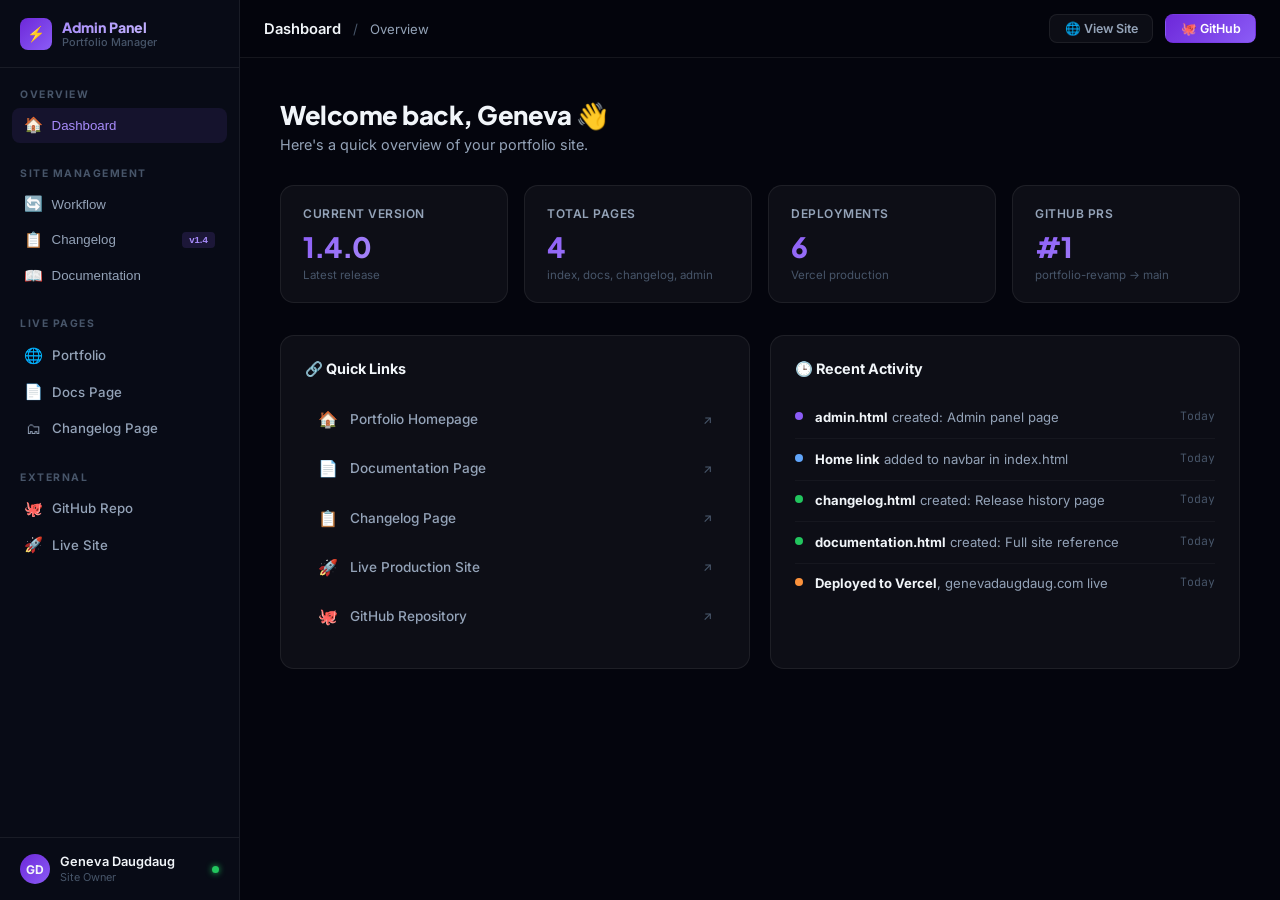
==== commit 203221f0: "docs: add v1.4.0 Hero Section Upgrade to changelog and admin panel Updates changelog.html and admin " ====
--- a/admin.html
+++ b/admin.html
@@ -680,7 +680,7 @@
         </button>
         <button class="nav-item" onclick="showPanel('changelog', this)">
           <span class="nav-item-icon">📋</span> Changelog
-          <span class="nav-badge">v1.3</span>
+          <span class="nav-badge">v1.4</span>
         </button>
         <button class="nav-item" onclick="showPanel('docs', this)">
           <span class="nav-item-icon">📖</span> Documentation
@@ -749,7 +749,7 @@
       <div class="stats-grid">
         <div class="stat-card">
           <div class="stat-label">Current Version</div>
-          <div class="stat-value">1.3.0</div>
+          <div class="stat-value">1.4.0</div>
           <div class="stat-sub">Latest release</div>
         </div>
         <div class="stat-card">
@@ -759,7 +759,7 @@
         </div>
         <div class="stat-card">
           <div class="stat-label">Deployments</div>
-          <div class="stat-value">5</div>
+          <div class="stat-value">6</div>
           <div class="stat-sub">Vercel production</div>
         </div>
         <div class="stat-card">
@@ -988,13 +988,48 @@
 
       <div class="timeline-wrap">
 
-        <!-- v1.3.0 -->
+        <!-- v1.4.0 -->
         <div class="tl-block">
           <div class="tl-dot latest"></div>
           <div class="tl-header">
+            <span class="tl-version">v1.4.0</span>
+            <span class="tl-vname">Hero Section Upgrade</span>
+            <span class="v-badge v-latest">Latest</span>
+            <span class="tl-date">May 13, 2026</span>
+          </div>
+
+          <div class="tl-card">
+            <div class="tl-cat">🎨 Design & Layout</div>
+            <div class="change-row">
+              <span class="cpill cp-fix">Fix</span>
+              <span class="change-row-text"><strong>Hero section</strong>: updated to true 50-50 grid split to maximize screen space</span>
+            </div>
+            <div class="change-row">
+              <span class="cpill cp-fix">Fix</span>
+              <span class="change-row-text"><strong>Portrait image</strong>: increased from 380px to 460px for stronger visual presence</span>
+            </div>
+          </div>
+
+          <div class="tl-card">
+            <div class="tl-cat">🚀 Deployment</div>
+            <div class="change-row">
+              <span class="cpill cp-deploy">Deploy</span>
+              <span class="change-row-text">Pushed to <strong>GitHub</strong>: branch <code>portfolio-revamp</code></span>
+            </div>
+            <div class="change-row">
+              <span class="cpill cp-deploy">Deploy</span>
+              <span class="change-row-text">Promoted to <strong>Vercel production</strong>, live at genevadaugdaug.com</span>
+            </div>
+          </div>
+        </div>
+
+        <!-- v1.3.0 -->
+        <div class="tl-block">
+          <div class="tl-dot"></div>
+          <div class="tl-header">
             <span class="tl-version">v1.3.0</span>
             <span class="tl-vname">Layout Refinements</span>
-            <span class="v-badge v-latest">Latest</span>
+            <span class="v-badge v-fix">Fix</span>
             <span class="tl-date">May 13, 2026</span>
           </div>
 
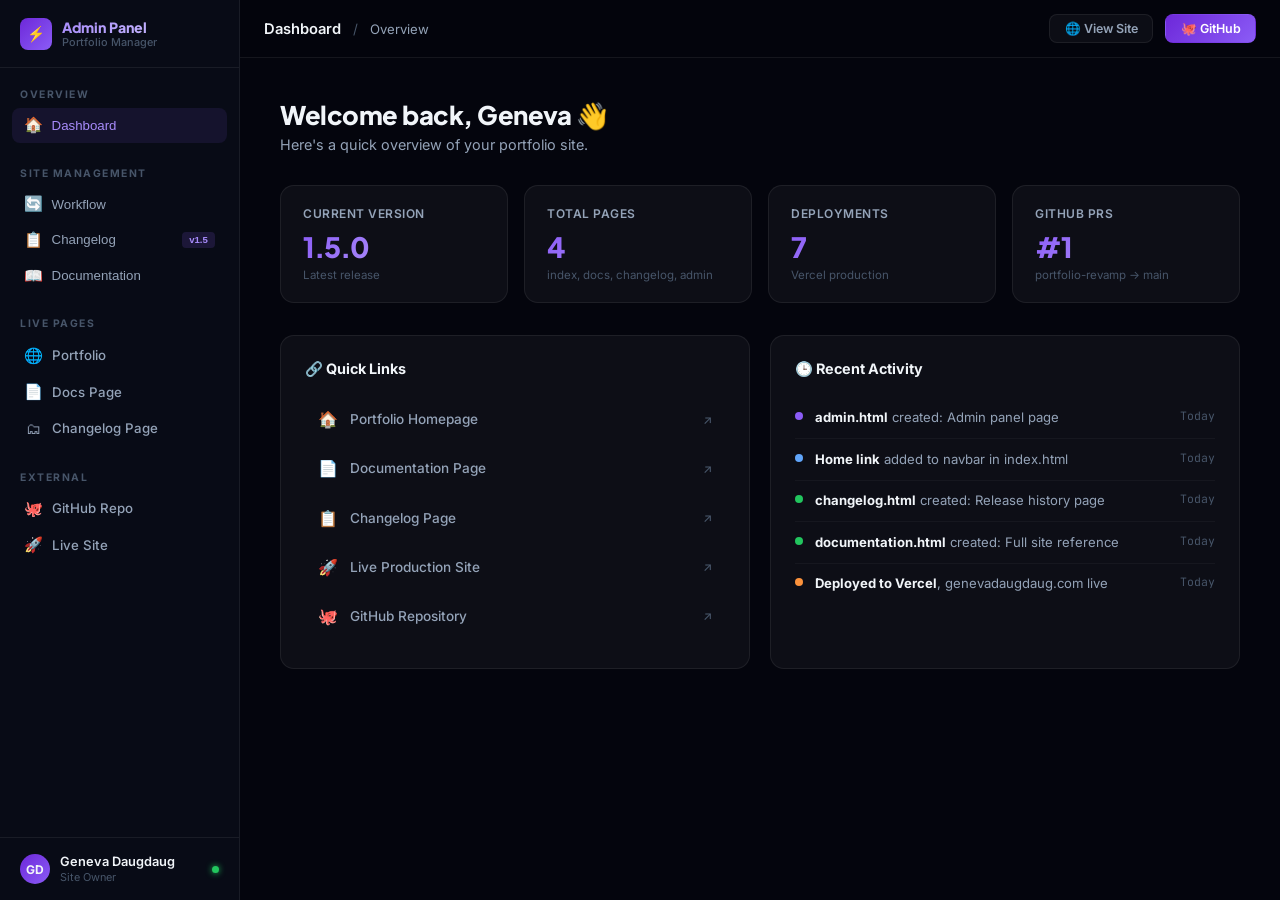
==== commit fb6376cd: "docs: add v1.5.0 Portrait Photo Update to changelog and admin panel Co-Authored-By: Claude Sonnet 4." ====
--- a/admin.html
+++ b/admin.html
@@ -680,7 +680,7 @@
         </button>
         <button class="nav-item" onclick="showPanel('changelog', this)">
           <span class="nav-item-icon">📋</span> Changelog
-          <span class="nav-badge">v1.4</span>
+          <span class="nav-badge">v1.5</span>
         </button>
         <button class="nav-item" onclick="showPanel('docs', this)">
           <span class="nav-item-icon">📖</span> Documentation
@@ -749,7 +749,7 @@
       <div class="stats-grid">
         <div class="stat-card">
           <div class="stat-label">Current Version</div>
-          <div class="stat-value">1.4.0</div>
+          <div class="stat-value">1.5.0</div>
           <div class="stat-sub">Latest release</div>
         </div>
         <div class="stat-card">
@@ -759,7 +759,7 @@
         </div>
         <div class="stat-card">
           <div class="stat-label">Deployments</div>
-          <div class="stat-value">6</div>
+          <div class="stat-value">7</div>
           <div class="stat-sub">Vercel production</div>
         </div>
         <div class="stat-card">
@@ -988,13 +988,48 @@
 
       <div class="timeline-wrap">
 
-        <!-- v1.4.0 -->
+        <!-- v1.5.0 -->
         <div class="tl-block">
           <div class="tl-dot latest"></div>
           <div class="tl-header">
+            <span class="tl-version">v1.5.0</span>
+            <span class="tl-vname">Portrait Photo Update</span>
+            <span class="v-badge v-latest">Latest</span>
+            <span class="tl-date">May 13, 2026</span>
+          </div>
+
+          <div class="tl-card">
+            <div class="tl-cat">🖼️ Media</div>
+            <div class="change-row">
+              <span class="cpill cp-new">New</span>
+              <span class="change-row-text"><strong>Hero portrait</strong>: replaced placeholder with real photo (imgs/gnv-nobg.png) with transparent background</span>
+            </div>
+            <div class="change-row">
+              <span class="cpill cp-fix">Fix</span>
+              <span class="change-row-text"><strong>Portrait size</strong>: increased from 460px to 520px for stronger visual presence</span>
+            </div>
+          </div>
+
+          <div class="tl-card">
+            <div class="tl-cat">🚀 Deployment</div>
+            <div class="change-row">
+              <span class="cpill cp-deploy">Deploy</span>
+              <span class="change-row-text">Pushed to <strong>GitHub</strong>: branch <code>portfolio-revamp</code></span>
+            </div>
+            <div class="change-row">
+              <span class="cpill cp-deploy">Deploy</span>
+              <span class="change-row-text">Promoted to <strong>Vercel production</strong>, live at genevadaugdaug.com</span>
+            </div>
+          </div>
+        </div>
+
+        <!-- v1.4.0 -->
+        <div class="tl-block">
+          <div class="tl-dot"></div>
+          <div class="tl-header">
             <span class="tl-version">v1.4.0</span>
             <span class="tl-vname">Hero Section Upgrade</span>
-            <span class="v-badge v-latest">Latest</span>
+            <span class="v-badge v-feature">Feature</span>
             <span class="tl-date">May 13, 2026</span>
           </div>
 
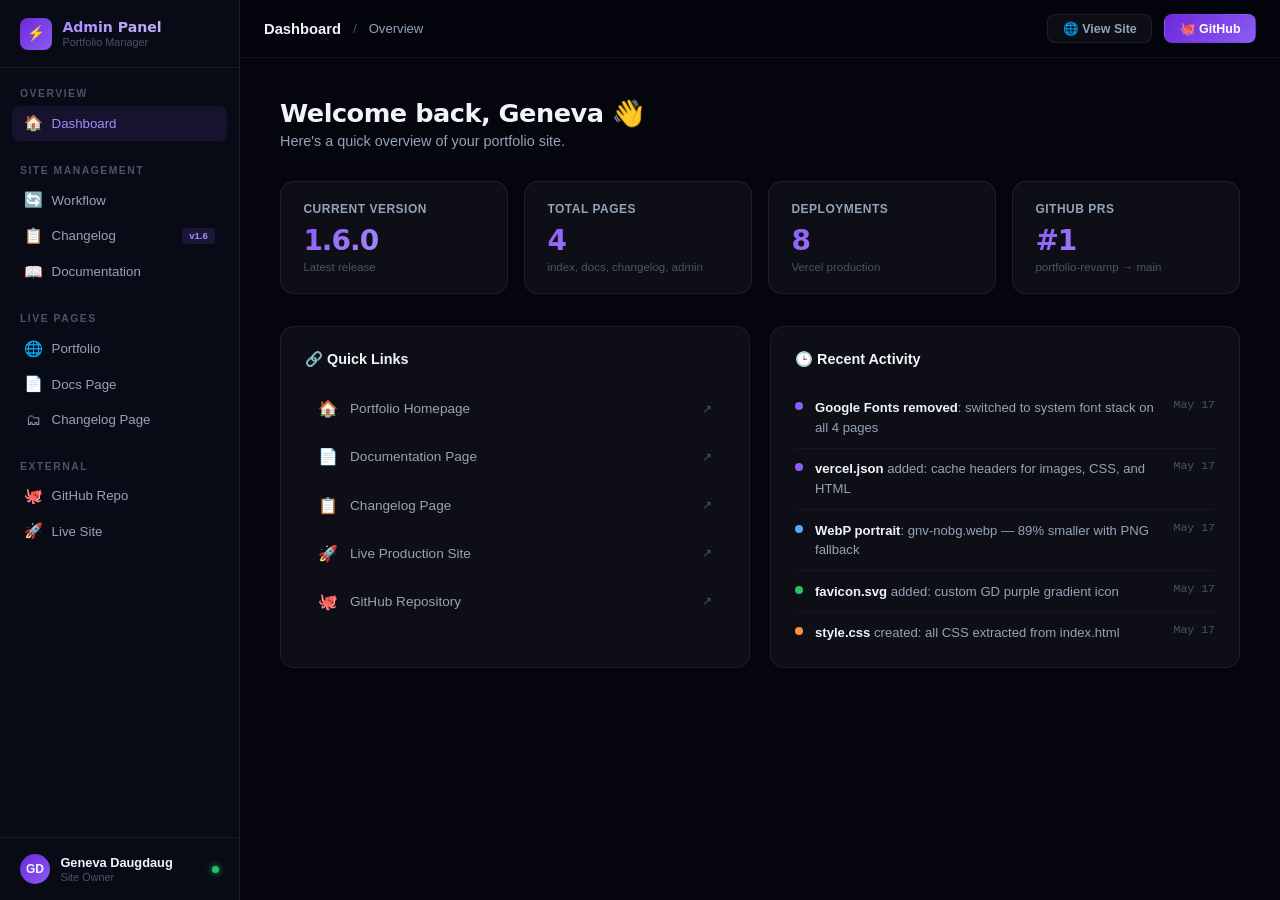
==== commit d80bce40: "v1.6.0 — Performance & Font Optimization - Extract CSS to style.css, add GD favicon, convert portrai" ====
--- a/admin.html
+++ b/admin.html
@@ -4,9 +4,6 @@
   <meta charset="UTF-8" />
   <meta name="viewport" content="width=device-width, initial-scale=1.0" />
   <title>Admin Panel - Geneva Daugdaug Portfolio</title>
-  <link rel="preconnect" href="https://fonts.googleapis.com" />
-  <link rel="preconnect" href="https://fonts.gstatic.com" crossorigin />
-  <link href="https://fonts.googleapis.com/css2?family=Inter:wght@300;400;500;600;700&family=Plus+Jakarta+Sans:wght@700;800&family=JetBrains+Mono:wght@400;500&display=swap" rel="stylesheet" />
   <style>
     *, *::before, *::after { box-sizing: border-box; margin: 0; padding: 0; }
 
@@ -35,7 +32,7 @@
 
     html { scroll-behavior: smooth; }
     body {
-      font-family: 'Inter', sans-serif;
+      font-family: -apple-system, BlinkMacSystemFont, 'Segoe UI', Roboto, sans-serif;
       background: var(--bg);
       color: var(--text);
       min-height: 100vh;
@@ -117,7 +114,7 @@
     }
     .brand-text { line-height: 1.2; }
     .brand-name {
-      font-family: 'Plus Jakarta Sans', sans-serif;
+      font-family: 'Segoe UI', system-ui, -apple-system, sans-serif;
       font-size: 0.88rem;
       font-weight: 800;
       background: linear-gradient(135deg, var(--purple-3), var(--purple-4));
@@ -204,7 +201,7 @@
       margin-bottom: 2rem;
     }
     .dash-welcome h1 {
-      font-family: 'Plus Jakarta Sans', sans-serif;
+      font-family: 'Segoe UI', system-ui, -apple-system, sans-serif;
       font-size: 1.6rem;
       font-weight: 800;
       letter-spacing: -0.5px;
@@ -228,7 +225,7 @@
     .stat-card:hover { border-color: var(--border-hover); background: var(--card-hover); }
     .stat-label { font-size: 0.75rem; font-weight: 600; color: var(--muted); text-transform: uppercase; letter-spacing: 0.5px; margin-bottom: 0.5rem; }
     .stat-value {
-      font-family: 'Plus Jakarta Sans', sans-serif;
+      font-family: 'Segoe UI', system-ui, -apple-system, sans-serif;
       font-size: 1.75rem;
       font-weight: 800;
       letter-spacing: -1px;
@@ -291,7 +288,7 @@
     .dot-orange { background: var(--orange); }
     .recent-text { color: var(--muted); flex: 1; line-height: 1.5; }
     .recent-text strong { color: var(--text); }
-    .recent-date { color: var(--dim); font-size: 0.72rem; flex-shrink: 0; font-family: 'JetBrains Mono', monospace; }
+    .recent-date { color: var(--dim); font-size: 0.72rem; flex-shrink: 0; font-family: 'Courier New', Courier, monospace; }
 
     /* ── SECTION HEADER ── */
     .section-header {
@@ -311,7 +308,7 @@
       margin-bottom: 0.4rem;
     }
     .section-title {
-      font-family: 'Plus Jakarta Sans', sans-serif;
+      font-family: 'Segoe UI', system-ui, -apple-system, sans-serif;
       font-size: 1.6rem;
       font-weight: 800;
       letter-spacing: -0.6px;
@@ -351,9 +348,9 @@
       display: flex; align-items: center; gap: 0.75rem;
       margin-bottom: 1rem; flex-wrap: wrap;
     }
-    .tl-version { font-family: 'JetBrains Mono', monospace; font-size: 0.9rem; font-weight: 500; color: var(--purple-3); }
+    .tl-version { font-family: 'Courier New', Courier, monospace; font-size: 0.9rem; font-weight: 500; color: var(--purple-3); }
     .tl-vname { font-weight: 700; font-size: 1rem; }
-    .tl-date { font-size: 0.72rem; color: var(--dim); font-family: 'JetBrains Mono', monospace; margin-left: auto; }
+    .tl-date { font-size: 0.72rem; color: var(--dim); font-family: 'Courier New', Courier, monospace; margin-left: auto; }
     .v-badge {
       font-size: 0.62rem; font-weight: 700; padding: 0.18rem 0.55rem;
       border-radius: 4px; text-transform: uppercase; letter-spacing: 0.5px;
@@ -422,7 +419,7 @@
     .toc-item.sub:hover { color: var(--muted); }
 
     .docs-content h2 {
-      font-family: 'Plus Jakarta Sans', sans-serif;
+      font-family: 'Segoe UI', system-ui, -apple-system, sans-serif;
       font-size: 1.2rem;
       font-weight: 800;
       letter-spacing: -0.3px;
@@ -453,7 +450,7 @@
     }
     .doc-table tr:hover td { background: rgba(255,255,255,0.02); }
     code {
-      font-family: 'JetBrains Mono', monospace;
+      font-family: 'Courier New', Courier, monospace;
       background: rgba(139,92,246,0.1);
       color: var(--purple-3);
       padding: 0.12rem 0.4rem;
@@ -470,7 +467,7 @@
       overflow-x: auto;
     }
     .code-block pre {
-      font-family: 'JetBrains Mono', monospace;
+      font-family: 'Courier New', Courier, monospace;
       font-size: 0.8rem;
       line-height: 1.7;
       color: #e2e8f0;
@@ -494,7 +491,7 @@
     .color-row { display: flex; gap: 0.75rem; flex-wrap: wrap; margin: 1rem 0; }
     .color-swatch { display: flex; flex-direction: column; align-items: center; gap: 0.35rem; }
     .swatch-box { width: 52px; height: 52px; border-radius: 10px; border: 1px solid rgba(255,255,255,0.1); }
-    .swatch-label { font-size: 0.62rem; color: var(--muted); font-family: 'JetBrains Mono', monospace; text-align: center; line-height: 1.4; }
+    .swatch-label { font-size: 0.62rem; color: var(--muted); font-family: 'Courier New', Courier, monospace; text-align: center; line-height: 1.4; }
 
     .skill-mini { margin-bottom: 0.85rem; }
     .skill-mini-head { display: flex; justify-content: space-between; margin-bottom: 0.35rem; font-size: 0.8rem; font-weight: 600; }
@@ -603,7 +600,7 @@
       border: 1px solid var(--border);
       border-radius: 8px;
       padding: 0.65rem 1rem;
-      font-family: 'JetBrains Mono', monospace;
+      font-family: 'Courier New', Courier, monospace;
       font-size: 0.8rem;
       color: #e2e8f0;
       margin-top: 0.75rem;
@@ -680,7 +677,7 @@
         </button>
         <button class="nav-item" onclick="showPanel('changelog', this)">
           <span class="nav-item-icon">📋</span> Changelog
-          <span class="nav-badge">v1.5</span>
+          <span class="nav-badge">v1.6</span>
         </button>
         <button class="nav-item" onclick="showPanel('docs', this)">
           <span class="nav-item-icon">📖</span> Documentation
@@ -749,7 +746,7 @@
       <div class="stats-grid">
         <div class="stat-card">
           <div class="stat-label">Current Version</div>
-          <div class="stat-value">1.5.0</div>
+          <div class="stat-value">1.6.0</div>
           <div class="stat-sub">Latest release</div>
         </div>
         <div class="stat-card">
@@ -759,7 +756,7 @@
         </div>
         <div class="stat-card">
           <div class="stat-label">Deployments</div>
-          <div class="stat-value">7</div>
+          <div class="stat-value">8</div>
           <div class="stat-sub">Vercel production</div>
         </div>
         <div class="stat-card">
@@ -798,28 +795,28 @@
           <div class="dash-card-title">🕒 Recent Activity</div>
           <div class="recent-item">
             <div class="recent-dot dot-purple"></div>
-            <div class="recent-text"><strong>admin.html</strong> created: Admin panel page</div>
-            <div class="recent-date">Today</div>
+            <div class="recent-text"><strong>Google Fonts removed</strong>: switched to system font stack on all 4 pages</div>
+            <div class="recent-date">May 17</div>
+          </div>
+          <div class="recent-item">
+            <div class="recent-dot dot-purple"></div>
+            <div class="recent-text"><strong>vercel.json</strong> added: cache headers for images, CSS, and HTML</div>
+            <div class="recent-date">May 17</div>
           </div>
           <div class="recent-item">
             <div class="recent-dot dot-blue"></div>
-            <div class="recent-text"><strong>Home link</strong> added to navbar in index.html</div>
-            <div class="recent-date">Today</div>
+            <div class="recent-text"><strong>WebP portrait</strong>: gnv-nobg.webp — 89% smaller with PNG fallback</div>
+            <div class="recent-date">May 17</div>
           </div>
           <div class="recent-item">
             <div class="recent-dot dot-green"></div>
-            <div class="recent-text"><strong>changelog.html</strong> created: Release history page</div>
-            <div class="recent-date">Today</div>
-          </div>
-          <div class="recent-item">
-            <div class="recent-dot dot-green"></div>
-            <div class="recent-text"><strong>documentation.html</strong> created: Full site reference</div>
-            <div class="recent-date">Today</div>
+            <div class="recent-text"><strong>favicon.svg</strong> added: custom GD purple gradient icon</div>
+            <div class="recent-date">May 17</div>
           </div>
           <div class="recent-item">
             <div class="recent-dot dot-orange"></div>
-            <div class="recent-text"><strong>Deployed to Vercel</strong>, genevadaugdaug.com live</div>
-            <div class="recent-date">Today</div>
+            <div class="recent-text"><strong>style.css</strong> created: all CSS extracted from index.html</div>
+            <div class="recent-date">May 17</div>
           </div>
         </div>
       </div>
@@ -988,13 +985,60 @@
 
       <div class="timeline-wrap">
 
-        <!-- v1.5.0 -->
+        <!-- v1.6.0 -->
         <div class="tl-block">
           <div class="tl-dot latest"></div>
           <div class="tl-header">
+            <span class="tl-version">v1.6.0</span>
+            <span class="tl-vname">Performance & Font Optimization</span>
+            <span class="v-badge v-latest">Latest</span>
+            <span class="tl-date">May 17, 2026</span>
+          </div>
+
+          <div class="tl-card">
+            <div class="tl-cat">⚙️ Technical</div>
+            <div class="change-row">
+              <span class="cpill cp-new">New</span>
+              <span class="change-row-text"><strong>style.css</strong>: extracted all CSS from index.html into a separate stylesheet</span>
+            </div>
+            <div class="change-row">
+              <span class="cpill cp-new">New</span>
+              <span class="change-row-text"><strong>favicon.svg</strong>: custom GD favicon with purple gradient</span>
+            </div>
+            <div class="change-row">
+              <span class="cpill cp-new">New</span>
+              <span class="change-row-text"><strong>WebP portrait</strong>: 89% smaller (301 KB → 34 KB) with PNG fallback</span>
+            </div>
+            <div class="change-row">
+              <span class="cpill cp-fix">Fix</span>
+              <span class="change-row-text"><strong>Google Fonts removed</strong>: replaced with system font stack across all 4 pages</span>
+            </div>
+            <div class="change-row">
+              <span class="cpill cp-new">New</span>
+              <span class="change-row-text"><strong>vercel.json</strong>: cache headers — images 1yr immutable, CSS 1 day, HTML no-cache</span>
+            </div>
+          </div>
+
+          <div class="tl-card">
+            <div class="tl-cat">🚀 Deployment</div>
+            <div class="change-row">
+              <span class="cpill cp-deploy">Deploy</span>
+              <span class="change-row-text">Pushed to <strong>GitHub</strong>: branch <code>portfolio-revamp</code></span>
+            </div>
+            <div class="change-row">
+              <span class="cpill cp-deploy">Deploy</span>
+              <span class="change-row-text">Promoted to <strong>Vercel production</strong>, live at genevadaugdaug.com</span>
+            </div>
+          </div>
+        </div>
+
+        <!-- v1.5.0 -->
+        <div class="tl-block">
+          <div class="tl-dot"></div>
+          <div class="tl-header">
             <span class="tl-version">v1.5.0</span>
             <span class="tl-vname">Portrait Photo Update</span>
-            <span class="v-badge v-latest">Latest</span>
+            <span class="v-badge v-feature">Feature</span>
             <span class="tl-date">May 13, 2026</span>
           </div>
 
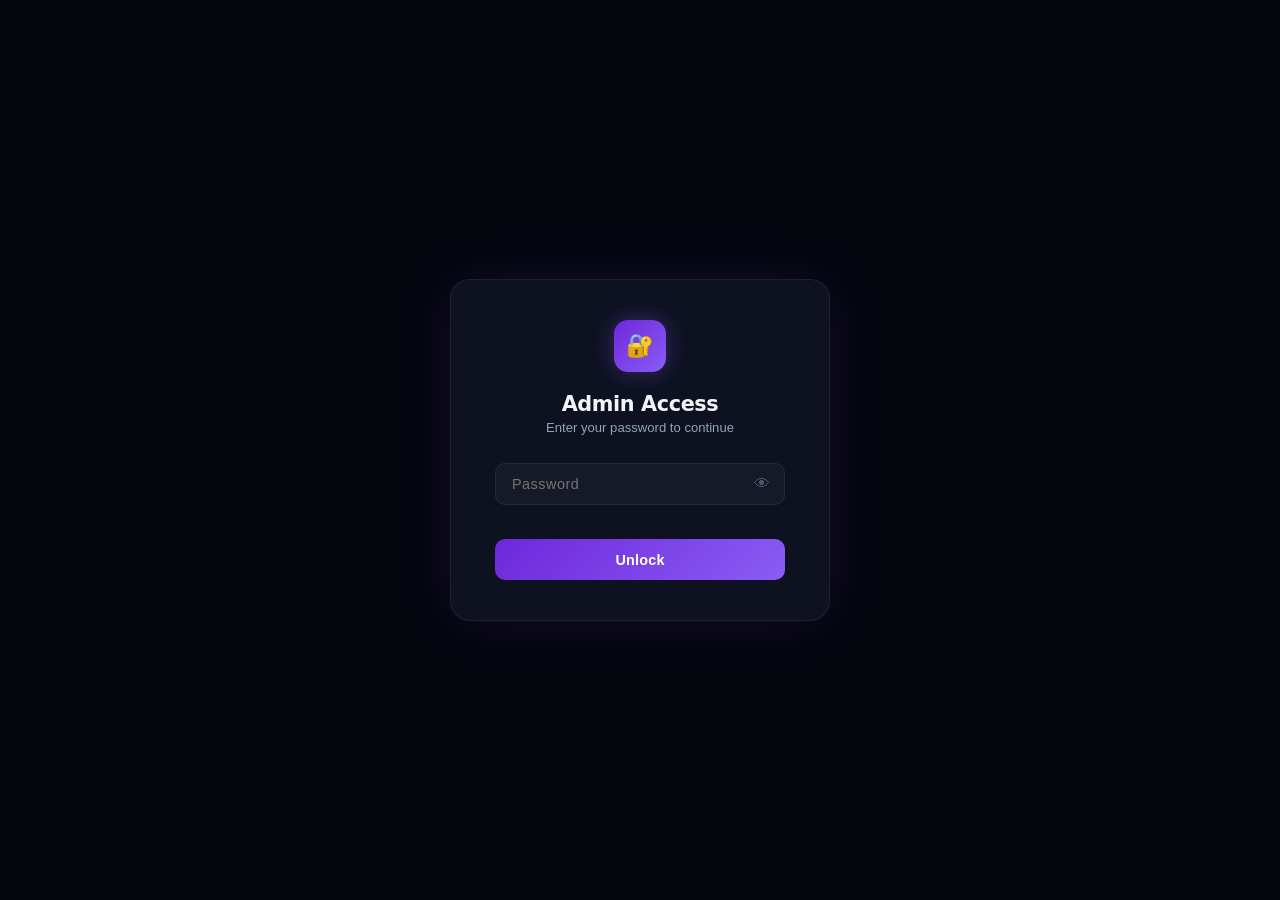
==== commit b6d5b9b0: "v1.7.0 — Admin Password Gate - Add full-screen password lock screen to admin.html - Show/hide toggle" ====
--- a/admin.html
+++ b/admin.html
@@ -635,6 +635,116 @@
     .wf-rule-title { font-weight: 700; font-size: 0.85rem; margin-bottom: 0.3rem; }
     .wf-rule-desc { color: var(--muted); font-size: 0.78rem; line-height: 1.55; }
 
+    /* ── PASSWORD GATE ── */
+    #pw-gate {
+      position: fixed;
+      inset: 0;
+      z-index: 9999;
+      background: var(--bg);
+      display: flex;
+      align-items: center;
+      justify-content: center;
+      flex-direction: column;
+    }
+    #pw-gate.hidden { display: none; }
+
+    .pw-box {
+      background: var(--surface-2);
+      border: 1px solid var(--border);
+      border-radius: 20px;
+      padding: 2.5rem 2.75rem;
+      width: 100%;
+      max-width: 380px;
+      text-align: center;
+      box-shadow: 0 0 60px rgba(139,92,246,0.12);
+    }
+    .pw-icon {
+      width: 52px; height: 52px;
+      background: linear-gradient(135deg, var(--purple-1), var(--purple-2));
+      border-radius: 14px;
+      display: flex; align-items: center; justify-content: center;
+      font-size: 1.4rem;
+      margin: 0 auto 1.25rem;
+      box-shadow: 0 0 24px rgba(139,92,246,0.35);
+    }
+    .pw-title {
+      font-family: 'Segoe UI', system-ui, -apple-system, sans-serif;
+      font-size: 1.3rem;
+      font-weight: 800;
+      letter-spacing: -0.4px;
+      margin-bottom: 0.3rem;
+    }
+    .pw-sub {
+      color: var(--muted);
+      font-size: 0.82rem;
+      margin-bottom: 1.75rem;
+    }
+    .pw-input-wrap {
+      position: relative;
+      margin-bottom: 1rem;
+    }
+    .pw-input {
+      width: 100%;
+      background: rgba(255,255,255,0.04);
+      border: 1px solid var(--border);
+      border-radius: 10px;
+      padding: 0.75rem 2.75rem 0.75rem 1rem;
+      color: var(--text);
+      font-size: 0.9rem;
+      font-family: inherit;
+      outline: none;
+      transition: border-color 0.2s, box-shadow 0.2s;
+      letter-spacing: 0.5px;
+    }
+    .pw-input:focus {
+      border-color: var(--purple-2);
+      box-shadow: 0 0 0 3px rgba(139,92,246,0.15);
+    }
+    .pw-input.error {
+      border-color: var(--red);
+      box-shadow: 0 0 0 3px rgba(248,113,113,0.12);
+      animation: shake 0.35s ease;
+    }
+    @keyframes shake {
+      0%, 100% { transform: translateX(0); }
+      20%       { transform: translateX(-6px); }
+      60%       { transform: translateX(6px); }
+    }
+    .pw-toggle {
+      position: absolute;
+      right: 0.75rem; top: 50%;
+      transform: translateY(-50%);
+      background: none; border: none;
+      color: var(--dim); cursor: pointer;
+      font-size: 1rem; padding: 0.2rem;
+      transition: color 0.2s;
+    }
+    .pw-toggle:hover { color: var(--muted); }
+    .pw-btn {
+      width: 100%;
+      background: linear-gradient(135deg, var(--purple-1), var(--purple-2));
+      border: none;
+      border-radius: 10px;
+      color: #fff;
+      font-size: 0.9rem;
+      font-weight: 700;
+      font-family: inherit;
+      padding: 0.8rem;
+      cursor: pointer;
+      transition: opacity 0.2s, transform 0.15s;
+      letter-spacing: 0.2px;
+    }
+    .pw-btn:hover { opacity: 0.88; transform: translateY(-1px); }
+    .pw-btn:active { transform: translateY(0); }
+    .pw-error {
+      color: var(--red);
+      font-size: 0.78rem;
+      margin-top: 0.6rem;
+      min-height: 1.1rem;
+      transition: opacity 0.2s;
+    }
+    .pw-error.hidden { opacity: 0; }
+
     /* ── RESPONSIVE ── */
     @media (max-width: 900px) {
       .stats-grid { grid-template-columns: repeat(2, 1fr); }
@@ -651,6 +761,21 @@
   </style>
 </head>
 <body>
+
+  <!-- ── PASSWORD GATE ── -->
+  <div id="pw-gate">
+    <div class="pw-box">
+      <div class="pw-icon">🔐</div>
+      <div class="pw-title">Admin Access</div>
+      <p class="pw-sub">Enter your password to continue</p>
+      <div class="pw-input-wrap">
+        <input id="pw-input" class="pw-input" type="password" placeholder="Password" autocomplete="current-password" />
+        <button class="pw-toggle" onclick="togglePwVisibility()" title="Show/hide password">👁</button>
+      </div>
+      <p id="pw-error" class="pw-error hidden">Incorrect password. Try again.</p>
+      <button class="pw-btn" onclick="checkPassword()">Unlock</button>
+    </div>
+  </div>
 
   <!-- ── SIDEBAR ── -->
   <aside class="sidebar">
@@ -677,7 +802,7 @@
         </button>
         <button class="nav-item" onclick="showPanel('changelog', this)">
           <span class="nav-item-icon">📋</span> Changelog
-          <span class="nav-badge">v1.6</span>
+          <span class="nav-badge">v1.7</span>
         </button>
         <button class="nav-item" onclick="showPanel('docs', this)">
           <span class="nav-item-icon">📖</span> Documentation
@@ -746,7 +871,7 @@
       <div class="stats-grid">
         <div class="stat-card">
           <div class="stat-label">Current Version</div>
-          <div class="stat-value">1.6.0</div>
+          <div class="stat-value">1.7.0</div>
           <div class="stat-sub">Latest release</div>
         </div>
         <div class="stat-card">
@@ -756,7 +881,7 @@
         </div>
         <div class="stat-card">
           <div class="stat-label">Deployments</div>
-          <div class="stat-value">8</div>
+          <div class="stat-value">9</div>
           <div class="stat-sub">Vercel production</div>
         </div>
         <div class="stat-card">
@@ -795,27 +920,27 @@
           <div class="dash-card-title">🕒 Recent Activity</div>
           <div class="recent-item">
             <div class="recent-dot dot-purple"></div>
+            <div class="recent-text"><strong>Password gate</strong> added to admin.html with session memory</div>
+            <div class="recent-date">Today</div>
+          </div>
+          <div class="recent-item">
+            <div class="recent-dot dot-purple"></div>
             <div class="recent-text"><strong>Google Fonts removed</strong>: switched to system font stack on all 4 pages</div>
             <div class="recent-date">May 17</div>
           </div>
           <div class="recent-item">
-            <div class="recent-dot dot-purple"></div>
+            <div class="recent-dot dot-blue"></div>
             <div class="recent-text"><strong>vercel.json</strong> added: cache headers for images, CSS, and HTML</div>
             <div class="recent-date">May 17</div>
           </div>
           <div class="recent-item">
-            <div class="recent-dot dot-blue"></div>
+            <div class="recent-dot dot-green"></div>
             <div class="recent-text"><strong>WebP portrait</strong>: gnv-nobg.webp — 89% smaller with PNG fallback</div>
             <div class="recent-date">May 17</div>
           </div>
           <div class="recent-item">
-            <div class="recent-dot dot-green"></div>
+            <div class="recent-dot dot-orange"></div>
             <div class="recent-text"><strong>favicon.svg</strong> added: custom GD purple gradient icon</div>
-            <div class="recent-date">May 17</div>
-          </div>
-          <div class="recent-item">
-            <div class="recent-dot dot-orange"></div>
-            <div class="recent-text"><strong>style.css</strong> created: all CSS extracted from index.html</div>
             <div class="recent-date">May 17</div>
           </div>
         </div>
@@ -985,13 +1110,56 @@
 
       <div class="timeline-wrap">
 
-        <!-- v1.6.0 -->
+        <!-- v1.7.0 -->
         <div class="tl-block">
           <div class="tl-dot latest"></div>
           <div class="tl-header">
+            <span class="tl-version">v1.7.0</span>
+            <span class="tl-vname">Admin Password Gate</span>
+            <span class="v-badge v-latest">Latest</span>
+            <span class="tl-date">May 17, 2026</span>
+          </div>
+
+          <div class="tl-card">
+            <div class="tl-cat">🔐 Security</div>
+            <div class="change-row">
+              <span class="cpill cp-new">New</span>
+              <span class="change-row-text"><strong>Password gate</strong>: admin.html protected by a full-screen lock screen</span>
+            </div>
+            <div class="change-row">
+              <span class="cpill cp-new">New</span>
+              <span class="change-row-text"><strong>Show/hide toggle</strong>: reveal or mask password while typing</span>
+            </div>
+            <div class="change-row">
+              <span class="cpill cp-new">New</span>
+              <span class="change-row-text"><strong>Shake + error feedback</strong>: wrong password triggers shake animation and error message</span>
+            </div>
+            <div class="change-row">
+              <span class="cpill cp-added">Added</span>
+              <span class="change-row-text"><strong>Session memory</strong>: stays unlocked for the full browser session</span>
+            </div>
+          </div>
+
+          <div class="tl-card">
+            <div class="tl-cat">🚀 Deployment</div>
+            <div class="change-row">
+              <span class="cpill cp-deploy">Deploy</span>
+              <span class="change-row-text">Pushed to <strong>GitHub</strong>: branch <code>portfolio-revamp</code></span>
+            </div>
+            <div class="change-row">
+              <span class="cpill cp-deploy">Deploy</span>
+              <span class="change-row-text">Promoted to <strong>Vercel production</strong>, live at genevadaugdaug.com</span>
+            </div>
+          </div>
+        </div>
+
+        <!-- v1.6.0 -->
+        <div class="tl-block">
+          <div class="tl-dot"></div>
+          <div class="tl-header">
             <span class="tl-version">v1.6.0</span>
             <span class="tl-vname">Performance & Font Optimization</span>
-            <span class="v-badge v-latest">Latest</span>
+            <span class="v-badge v-feature">Feature</span>
             <span class="tl-date">May 17, 2026</span>
           </div>
 
@@ -1475,6 +1643,40 @@
   </main>
 
   <script>
+    /* ── PASSWORD GATE ── */
+    const CORRECT_PW = 'Batinawong14';
+
+    function checkPassword() {
+      const input = document.getElementById('pw-input');
+      const err   = document.getElementById('pw-error');
+      if (input.value === CORRECT_PW) {
+        sessionStorage.setItem('admin_auth', '1');
+        document.getElementById('pw-gate').classList.add('hidden');
+        err.classList.add('hidden');
+      } else {
+        input.classList.add('error');
+        err.classList.remove('hidden');
+        setTimeout(() => input.classList.remove('error'), 400);
+        input.value = '';
+        input.focus();
+      }
+    }
+
+    function togglePwVisibility() {
+      const input = document.getElementById('pw-input');
+      input.type = input.type === 'password' ? 'text' : 'password';
+    }
+
+    document.getElementById('pw-input').addEventListener('keydown', function(e) {
+      if (e.key === 'Enter') checkPassword();
+    });
+
+    /* Auto-unlock if already authenticated this session */
+    if (sessionStorage.getItem('admin_auth') === '1') {
+      document.getElementById('pw-gate').classList.add('hidden');
+    }
+
+    /* ── PANELS ── */
     const panels = { dashboard: 'Dashboard', workflow: 'Workflow', changelog: 'Changelog', docs: 'Documentation' };
     const subs   = { dashboard: 'Overview',  workflow: 'Development Process', changelog: 'Release History', docs: 'Technical Reference' };
 
